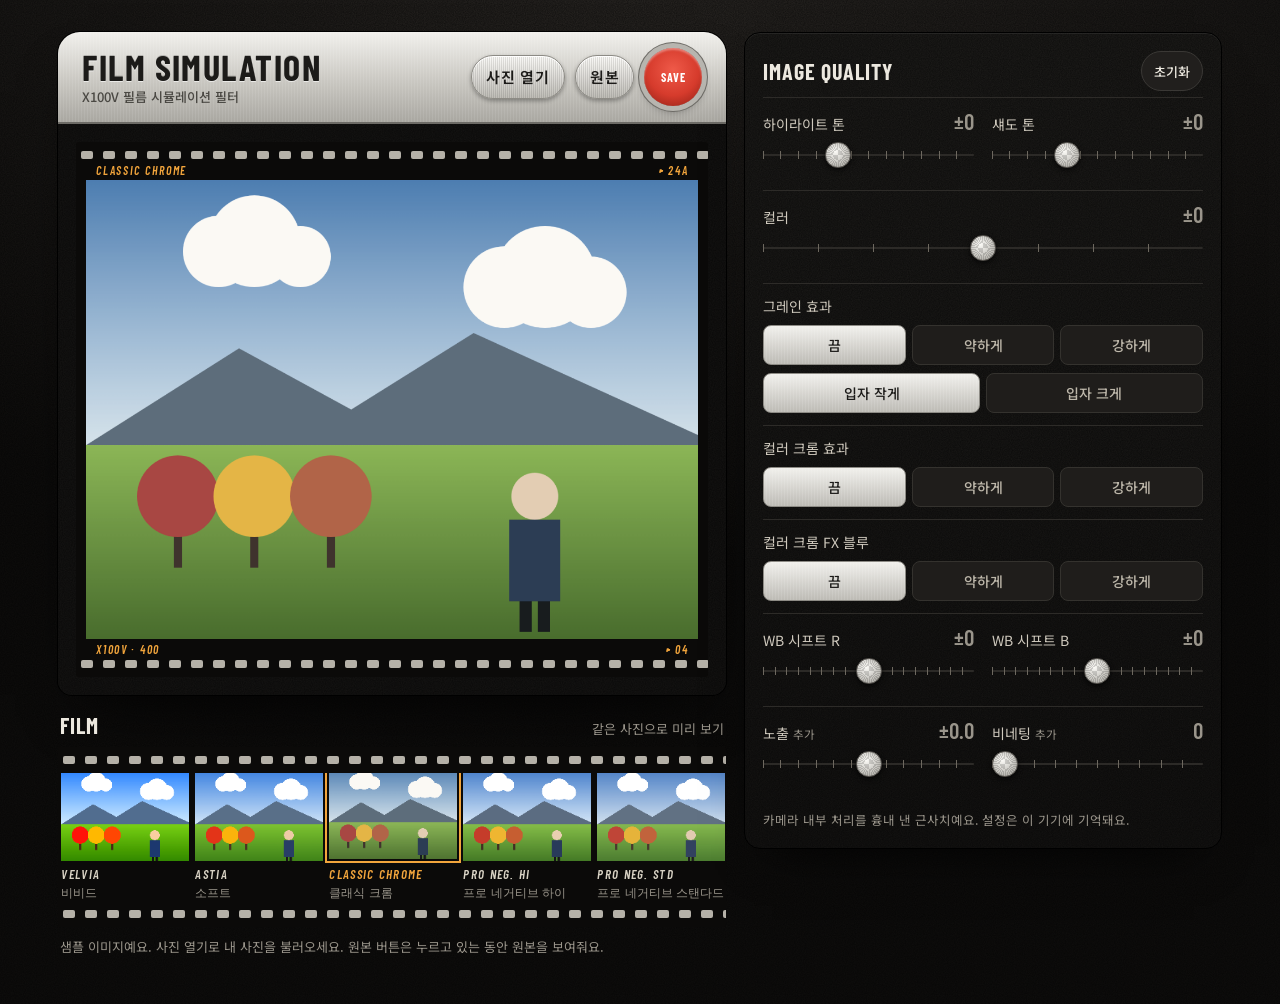
==== film-3da31d36/index.html @ e8d9f2a1 "필름 시뮬레이션 필터 추가 Co-Authored-By: Claude Opus 5.5 <noreply@anthropic.com> Claude-Session: https://claud" ====
<!DOCTYPE html>
<html lang="ko">
<head>
<meta charset="utf-8">
<meta name="viewport" content="width=device-width,initial-scale=1">
<title>필름 시뮬레이션 필터</title>
<meta name="robots" content="noindex,nofollow">
<meta name="theme-color" content="#121110">
<meta name="apple-mobile-web-app-capable" content="yes">
<meta name="mobile-web-app-capable" content="yes">
<meta name="apple-mobile-web-app-status-bar-style" content="black">
<meta name="apple-mobile-web-app-title" content="Film">
<link rel="apple-touch-icon" href="icon-180.png">
<link rel="icon" href="icon-180.png">
<link rel="manifest" href="manifest.json">
<link rel="preconnect" href="https://fonts.googleapis.com">
<link href="https://fonts.googleapis.com/css2?family=Barlow+Condensed:ital,wght@0,500;0,600;0,700;1,600&family=Noto+Sans+KR:wght@400;500;700&display=swap" rel="stylesheet">
<style>
/* VOICE: tactile and analog: a camera in your hands, a roll of film on the table.
   IDEA: a rangefinder body: a brushed-silver top plate with the shutter button, a film frame as the viewfinder, a contact strip of film sims.
   PICTURE: your photo printed on a film frame with sprocket holes and orange edge print; a strip of frames shows each sim on the same photo.
   COLOUR and TYPE: black leatherette, brushed aluminium, edge-print orange, one red shutter; Barlow Condensed for engraving and edge print, Noto Sans KR for labels.
   LAYOUT: plate, frame and strip on top; dial panel below, or beside it above 900px. One palette in light and dark, like the camera itself. */
:root{color-scheme:dark;--ink:#ece8df;--mut:#9a958b;--rebate:#0b0a09;--edge:#f2a53c;--red:#d63b2c;--line:#2d2b28;
--leather:#171615;--steel:#cfcdc7;
--grain:url("data:image/svg+xml,%3Csvg xmlns='http://www.w3.org/2000/svg' width='160' height='160'%3E%3Cfilter id='n'%3E%3CfeTurbulence type='fractalNoise' baseFrequency='.9' numOctaves='2' stitchTiles='stitch'/%3E%3CfeColorMatrix values='0 0 0 0 0 0 0 0 0 0 0 0 0 0 0 0 0 0 .55 0'/%3E%3C/filter%3E%3Crect width='160' height='160' filter='url(%23n)'/%3E%3C/svg%3E");
--holes:url("data:image/svg+xml,%3Csvg xmlns='http://www.w3.org/2000/svg' width='22' height='14'%3E%3Crect x='5' y='3' width='12' height='8' rx='2' fill='%23e9e4d8' fill-opacity='.85'/%3E%3C/svg%3E");
--fh:"Barlow Condensed","Noto Sans KR",sans-serif}
:root[data-theme=light],:root[data-theme=dark]{color-scheme:dark}
*{box-sizing:border-box;min-width:0}
body{margin:0;color:var(--ink);font:16px/1.5 "Noto Sans KR",system-ui,sans-serif;overflow-x:clip;
 background:var(--grain),radial-gradient(120% 80% at 50% 0,#2a2724,#0f0e0d 70%);background-color:#121110}
.wrap{max-width:1240px;margin:0 auto;padding:clamp(12px,3vw,32px) max(3vw,10px) 48px}
.grid{display:grid;gap:18px}
@media(min-width:900px){.grid{grid-template-columns:minmax(0,1.4fr) minmax(0,1fr);align-items:start}.dials{position:sticky;top:16px}}

/* top plate */
.body{border-radius:22px 22px 14px 14px;overflow:hidden;box-shadow:0 30px 60px -30px #000,0 0 0 1px #000}
.plate{position:relative;display:flex;align-items:center;gap:12px;padding:16px clamp(14px,3vw,24px);color:#1c1b19;
 background:repeating-linear-gradient(90deg,#0000 0 2px,#ffffff14 2px 3px),linear-gradient(180deg,#f1f0ec,#c9c7c1 55%,#a9a7a1);
 border-bottom:2px solid #6d6b66}
.plate h1{margin:0;font:700 clamp(24px,4.6vw,36px)/1 var(--fh);letter-spacing:.04em;text-transform:uppercase;text-shadow:0 1px 0 #fff9,0 -1px 0 #0003}
.plate h1 small{display:block;font:500 13px/1.3 "Noto Sans KR",sans-serif;letter-spacing:0;text-transform:none;color:#4a4843;text-shadow:none;margin-top:4px}
.ctl{margin-left:auto;display:flex;align-items:center;gap:10px}
.knob{min-height:44px;padding:0 14px;border-radius:999px;border:1px solid #8d8b85;font:600 15px/1 var(--fh);letter-spacing:.06em;text-transform:uppercase;color:#1c1b19;cursor:pointer;
 background:repeating-linear-gradient(90deg,#0000 0 1px,#0000001a 1px 2px),linear-gradient(#fbfaf7,#bebcb6);box-shadow:inset 0 1px 0 #fff,0 2px 4px #0005;display:inline-flex;align-items:center;position:relative}
.knob input{position:absolute;width:1px;height:1px;opacity:0}
.shutter{width:58px;height:58px;border-radius:50%;border:0;cursor:pointer;flex:none;position:relative;color:#fff;font:700 12px/1 var(--fh);letter-spacing:.08em;
 background:radial-gradient(circle at 50% 38%,#ef5a49,var(--red) 55%,#8c1f15);box-shadow:0 0 0 5px #b7b5af,0 0 0 6px #6d6b66,0 4px 10px #0007,inset 0 2px 2px #fff5}
.shutter:active{transform:translateY(1px);box-shadow:0 0 0 5px #b7b5af,0 0 0 6px #6d6b66,0 1px 3px #0007,inset 0 2px 6px #0006}
.shutter:disabled{filter:saturate(.3)}

/* film frame */
.leather{background:var(--grain),#151413;padding:clamp(10px,2vw,18px)}
.frame{position:relative;background:var(--rebate);padding:38px 10px;border-radius:3px}
.frame::before,.frame::after,.strip::before,.strip::after{content:"";position:absolute;left:0;right:0;height:14px;background:var(--holes) repeat-x;background-size:22px 14px;opacity:.9}
.frame::before,.strip::before{top:6px}.frame::after,.strip::after{bottom:6px}
.ep{position:absolute;left:14px;right:14px;display:flex;justify-content:space-between;font:italic 600 12px/1 var(--fh);letter-spacing:.14em;color:var(--edge);text-transform:uppercase;pointer-events:none;z-index:1}
.ep.t{top:22px}.ep.b{bottom:22px}.ep span{line-height:12px}
.ep span{background:var(--rebate);padding:0 6px}
.stage{position:relative;display:grid;place-items:center;min-height:240px;background:#000;overflow:hidden}
.stage canvas{display:block;max-width:100%;max-height:66vh;width:auto;height:auto}
.chip{position:absolute;right:10px;top:10px;padding:6px 10px;border-radius:999px;background:#000b;color:#fff;font:600 13px/1 var(--fh);letter-spacing:.08em;opacity:0;transition:opacity .15s}
.chip.on{opacity:1}
.dev{position:absolute;left:10px;top:10px;width:9px;height:9px;border-radius:50%;background:var(--red);box-shadow:0 0 8px var(--red);opacity:0;transition:opacity .15s}
.dev.on{opacity:1}

/* contact strip */
.striphd{display:flex;justify-content:space-between;align-items:baseline;margin:18px 2px 8px;gap:8px}
.striphd h2{margin:0;font:700 22px/1.1 var(--fh);letter-spacing:.04em;text-transform:uppercase}
.striphd p{margin:0;color:var(--mut);font-size:13px}
.strip{position:relative;background:var(--rebate);border-radius:3px;padding:26px 0}
.reel{display:flex;gap:6px;overflow-x:auto;scroll-snap-type:x mandatory;padding:0 8px;scrollbar-width:none}
.reel::-webkit-scrollbar{display:none}
.fr{flex:none;scroll-snap-align:center;width:128px;border:0;padding:0;background:none;color:var(--mut);cursor:pointer;text-align:left;display:flex;flex-direction:column;gap:6px}
.fr canvas{width:128px;height:88px;display:block;background:#222;object-fit:cover;outline:2px solid #0000;outline-offset:2px;transition:outline-color .15s,transform .15s}
.fr b{font:italic 600 13px/1.1 var(--fh);letter-spacing:.1em;text-transform:uppercase;color:#d8d2c4}
.fr span{font-size:11.5px;line-height:1.2}
.fr[aria-pressed=true] canvas{outline-color:var(--edge);transform:translateY(-2px)}
.fr[aria-pressed=true] b{color:var(--edge)}
.fr:focus-visible{outline:2px solid var(--edge);outline-offset:4px}
.hint{color:var(--mut);font-size:13px;margin:10px 2px 0}

/* dial panel */
.dials{background:var(--grain),linear-gradient(#1d1c1a,#141312);border:1px solid #000;box-shadow:inset 0 1px 0 #ffffff12,0 24px 50px -28px #000;border-radius:16px;padding:18px}
.dials header{display:flex;justify-content:space-between;align-items:center;margin-bottom:6px}
.dials h2{margin:0;font:700 22px/1.1 var(--fh);letter-spacing:.04em;text-transform:uppercase}
.reset{min-height:40px;padding:0 12px;border-radius:999px;border:1px solid #3a3835;background:#211f1d;color:var(--ink);font:500 13px/1 "Noto Sans KR",sans-serif;cursor:pointer}
.row{padding:12px 0;border-top:1px solid var(--line)}
.dials header+.row,.two>.row:first-child{border-top:0}
.two{display:grid;grid-template-columns:minmax(0,1fr) minmax(0,1fr);gap:0 18px;border-top:1px solid var(--line)}
.two .row{border-top:0}
.lab{display:flex;justify-content:space-between;align-items:baseline;gap:8px;font-size:14px;color:#cfc9bd}
.lab output{font:600 22px/1 var(--fh);font-variant-numeric:tabular-nums;white-space:nowrap;color:var(--ink)}
.lab output.z{color:var(--mut)}
.x{font-size:11.5px;color:var(--mut);margin-left:4px}
input[type=range]{-webkit-appearance:none;appearance:none;width:100%;height:36px;margin:2px 0 0;cursor:pointer;
 background:repeating-linear-gradient(90deg,#6d685f 0 1px,#0000 1px var(--tk,10%)) center/100% 8px no-repeat,linear-gradient(#2c2a27,#2c2a27) center/100% 2px no-repeat}
input[type=range]::-webkit-slider-thumb{-webkit-appearance:none;width:26px;height:26px;border-radius:50%;border:1px solid #57544f;
 background:repeating-conic-gradient(#0000 0 6deg,#00000026 6deg 12deg),radial-gradient(circle at 40% 35%,#fbfaf6,#b9b7b1 70%,#8c8a84);box-shadow:0 2px 5px #000a}
input[type=range]::-moz-range-thumb{width:26px;height:26px;border-radius:50%;border:1px solid #57544f;background:radial-gradient(circle at 40% 35%,#fbfaf6,#b9b7b1 70%,#8c8a84);box-shadow:0 2px 5px #000a}
input[type=range]:focus-visible{outline:2px solid var(--edge);outline-offset:2px;border-radius:6px}
.seg{display:grid;grid-template-columns:repeat(3,minmax(0,1fr));gap:6px;margin-top:8px}
.seg.n2{grid-template-columns:repeat(2,minmax(0,1fr))}
.seg button{min-height:40px;border-radius:8px;border:1px solid #34322e;background:#1f1d1b;color:#bdb7aa;font:500 14px/1 "Noto Sans KR",sans-serif;cursor:pointer}
.seg button[aria-pressed=true]{color:#1c1b19;border-color:#8d8b85;background:repeating-linear-gradient(90deg,#0000 0 2px,#ffffff1a 2px 3px),linear-gradient(#f1f0ec,#bdbbb5)}
.seg button:focus-visible,.knob:focus-within,.knob:focus-visible,.shutter:focus-visible,.reset:focus-visible{outline:2px solid var(--edge);outline-offset:3px}
.note{font-size:12.5px;color:var(--mut);margin:12px 0 0}
.sheet{position:fixed;inset:0;background:#000e;display:none;flex-direction:column;align-items:center;justify-content:center;padding:16px;gap:12px;z-index:9}
.sheet.on{display:flex}
.sheet img{max-width:100%;max-height:76vh;border:10px solid var(--rebate)}
.sheet p{margin:0;text-align:center;font-size:15px}
.toast{position:fixed;left:50%;bottom:22px;transform:translateX(-50%);background:#f1efe9;color:#1c1b19;padding:10px 16px;border-radius:999px;font-size:14px;opacity:0;transition:opacity .2s;pointer-events:none;z-index:10}
.toast.on{opacity:1}
@media(max-width:520px){.plate{flex-wrap:wrap}.plate h1 small{display:none}.ep{font-size:10.5px}.fr{width:108px}.fr canvas{width:108px;height:74px}}
@media(prefers-reduced-motion:reduce){*{transition:none!important}}
</style>
</head>
<body>
<div class="wrap">
<div class="grid">
<section>
 <div class="body">
  <div class="plate">
   <h1>Film Simulation<small>X100V 필름 시뮬레이션 필터</small></h1>
   <div class="ctl">
    <label class="knob">사진 열기<input type="file" id="file" accept="image/*"></label>
    <button class="knob" id="hold" type="button">원본</button>
    <button class="shutter" id="save" type="button" aria-label="저장">SAVE</button>
   </div>
  </div>
  <div class="leather">
   <div class="frame">
    <div class="ep t"><span id="epName">CLASSIC CHROME</span><span>▸ 24A</span></div>
    <div class="stage"><canvas id="cv" aria-label="보정된 사진 미리보기"></canvas><div class="dev" id="dev"></div><div class="chip" id="chip">원본</div></div>
    <div class="ep b"><span>X100V · 400</span><span id="epNo">▸ 04</span></div>
   </div>
  </div>
 </div>
 <div class="striphd"><h2>Film</h2><p>같은 사진으로 미리 보기</p></div>
 <div class="strip"><div class="reel" id="reel" role="group" aria-label="필름 시뮬레이션"></div></div>
 <p class="hint" id="hint">샘플 이미지예요. 사진 열기로 내 사진을 불러오세요. 원본 버튼은 누르고 있는 동안 원본을 보여줘요.</p>
</section>
<section class="dials" aria-label="화질 설정">
 <header><h2>Image Quality</h2><button class="reset" id="reset" type="button">초기화</button></header>
 <div class="two">
  <div class="row"><div class="lab">하이라이트 톤 <output id="o_hl"></output></div><input type="range" id="hl" min="-2" max="4" step="0.5" style="--tk:calc(100%/12)"></div>
  <div class="row"><div class="lab">섀도 톤 <output id="o_sh"></output></div><input type="range" id="sh" min="-2" max="4" step="0.5" style="--tk:calc(100%/12)"></div>
 </div>
 <div class="row"><div class="lab">컬러 <output id="o_col"></output></div><input type="range" id="col" min="-4" max="4" step="1" style="--tk:calc(100%/8)"></div>
 <div class="row"><div class="lab">그레인 효과</div><div class="seg" data-k="grain"></div><div class="seg n2" data-k="gsize"></div></div>
 <div class="row"><div class="lab">컬러 크롬 효과</div><div class="seg" data-k="cce"></div></div>
 <div class="row"><div class="lab">컬러 크롬 FX 블루</div><div class="seg" data-k="ccb"></div></div>
 <div class="two">
  <div class="row"><div class="lab">WB 시프트 R <output id="o_wr"></output></div><input type="range" id="wr" min="-9" max="9" step="1" style="--tk:calc(100%/18)"></div>
  <div class="row"><div class="lab">WB 시프트 B <output id="o_wb"></output></div><input type="range" id="wb" min="-9" max="9" step="1" style="--tk:calc(100%/18)"></div>
 </div>
 <div class="two">
  <div class="row"><div class="lab"><span>노출<span class="x">추가</span></span> <output id="o_ev"></output></div><input type="range" id="ev" min="-2" max="2" step="0.1" style="--tk:calc(100%/12)"></div>
  <div class="row"><div class="lab"><span>비네팅<span class="x">추가</span></span> <output id="o_vig"></output></div><input type="range" id="vig" min="0" max="10" step="1" style="--tk:10%"></div>
 </div>
 <p class="note">카메라 내부 처리를 흉내 낸 근사치예요. 설정은 이 기기에 기억돼요.</p>
</section>
</div>
</div>
<div class="sheet" id="sheet"><img id="outimg" alt="보정된 사진"><p>이미지를 길게 눌러 사진에 저장하세요</p><button class="knob" id="close" type="button">닫기</button></div>
<div class="toast" id="toast"></div>
<script>
{
// EXIF: read TIFF block from JPEG or HEIF, fix orientation, drop old thumbnail, insert into new JPEG
const EX=(()=>{
 const str=(u,i,n)=>String.fromCharCode(...u.subarray(i,i+n));
 const be32=(u,i)=>((u[i]<<24)>>>0)+(u[i+1]<<16)+(u[i+2]<<8)+u[i+3];
 const be16=(u,i)=>(u[i]<<8)|u[i+1];
 const beN=(u,i,n)=>n===0?0:n===2?be16(u,i):n===4?be32(u,i):be32(u,i)*4294967296+be32(u,i+4);
 function fromJpeg(u){
  let i=2;
  while(i+4<u.length&&u[i]===0xFF){
   const m=u[i+1];if(m===0xDA||m===0xD9)break;
   const L=be16(u,i+2);
   if(m===0xE1&&str(u,i+4,6)==='Exif\0\0')return u.slice(i+10,i+2+L);
   i+=2+L}
  return null}
 function boxes(u,s,e,cb){let i=s;while(i+8<=e){let sz=be32(u,i),h=8;const t=str(u,i+4,4);
  if(sz===1){sz=beN(u,i+8,8);h=16}else if(sz===0)sz=e-i;
  if(sz<h||i+sz>e)break;if(cb(t,i+h,i+sz)===false)return;i+=sz}}
 function fromHeif(u){
  let meta=null;boxes(u,0,u.length,(t,s,e)=>{if(t==='meta'){meta=[s+4,e];return false}});
  if(!meta)return null;
  let exifId=null,loc=null;
  boxes(u,meta[0],meta[1],(t,s,e)=>{
   if(t==='iinf'){const v=u[s];let p=s+4+(v===0?2:4);
    boxes(u,p,e,(t2,s2)=>{if(t2!=='infe')return;const v2=u[s2];if(v2<2)return;
     const id=v2===2?be16(u,s2+4):be32(u,s2+4),q=s2+4+(v2===2?2:4)+2;
     if(str(u,q,4)==='Exif')exifId=id})}
   if(t==='iloc')loc=[s,e]});
  if(exifId==null||!loc)return null;
  const s=loc[0],v=u[s];let p=s+4;
  const os=u[p]>>4,ls=u[p]&15,bs=u[p+1]>>4,is=(v===1||v===2)?u[p+1]&15:0;p+=2;
  const cnt=v<2?be16(u,p):be32(u,p);p+=v<2?2:4;
  for(let k=0;k<cnt;k++){
   const id=v<2?be16(u,p):be32(u,p);p+=v<2?2:4;
   let cm=0;if(v===1||v===2){cm=be16(u,p)&15;p+=2}
   p+=2;const base=beN(u,p,bs);p+=bs;
   const ec=be16(u,p);p+=2;let off=0,len=0;
   for(let x=0;x<ec;x++){p+=is;const o=beN(u,p,os);p+=os;const l=beN(u,p,ls);p+=ls;if(x===0){off=o;len=l}}
   if(id===exifId){if(cm!==0)return null;
    const a=base+off,th=be32(u,a),st=a+4+th;
    if(st+8>u.length)return null;
    return u.slice(st,len?a+len:u.length)}}
  return null}
 function fix(t){
  if(t.length<8)return null;
  const le=t[0]===0x49&&t[1]===0x49;if(!le&&!(t[0]===0x4D&&t[1]===0x4D))return null;
  const dv=new DataView(t.buffer,t.byteOffset,t.byteLength);
  const r16=i=>dv.getUint16(i,le),r32=i=>dv.getUint32(i,le);
  const ifd=r32(4);if(ifd+2>t.length)return null;
  const n=r16(ifd);
  for(let k=0;k<n;k++){const e=ifd+2+k*12;if(e+12>t.length)break;
   if(r16(e)===0x0112){dv.setUint16(e+8,1,le);dv.setUint16(e+10,0,le)}}
  const nx=ifd+2+n*12;if(nx+4<=t.length)dv.setUint32(nx,0,le); // drop IFD1 thumbnail of the unedited photo
  return t}
 function read(buf){
  const u=new Uint8Array(buf);let t=null;
  try{if(u[0]===0xFF&&u[1]===0xD8)t=fromJpeg(u);else if(str(u,4,4)==='ftyp')t=fromHeif(u)}catch(e){t=null}
  if(!t)return null;
  t=fix(new Uint8Array(t));
  return t&&t.length<=65525?t:null}
 function insert(jpg,t){
  const u=new Uint8Array(jpg);if(!t||u[0]!==0xFF||u[1]!==0xD8)return u;
  let rest=2;if(u[2]===0xFF&&u[3]===0xE0)rest=4+be16(u,4); // replace JFIF header
  const L=2+6+t.length;
  const hdr=[0xFF,0xD8,0xFF,0xE1,L>>8,L&255,69,120,105,102,0,0];
  const res=new Uint8Array(hdr.length+t.length+(u.length-rest));
  res.set(hdr,0);res.set(t,hdr.length);res.set(u.subarray(rest),hdr.length+t.length);
  return res}
 return{read,insert}})();

const SIMS=[
 {id:'provia',n:'PROVIA',k:'스탠다드',sat:1,con:.12},
 {id:'velvia',n:'Velvia',k:'비비드',sat:1.38,con:.3,bands:[['b','c',-.05,1.12],['g','y',.08,1.15],['r','r',0,1.1]]},
 {id:'astia',n:'ASTIA',k:'소프트',sat:1.1,con:.04,bands:[['r','y',.08,.95]],hi:[.012,.006,0]},
 {id:'cc',n:'CLASSIC CHROME',k:'클래식 크롬',sat:.72,con:.26,blk:.025,wht:.03,bands:[['r','r',0,.78],['g','y',.22,.8],['b','c',.18,.85]],sh:[-.012,.006,.018],hi:[.015,.008,-.012]},
 {id:'pnh',n:'PRO Neg. Hi',k:'프로 네거티브 하이',sat:.88,con:.2,bands:[['r','y',.06,.92]]},
 {id:'pns',n:'PRO Neg. Std',k:'프로 네거티브 스탠다드',sat:.8,con:-.02,blk:.015,bands:[['r','y',.05,.9]]},
 {id:'cn',n:'CLASSIC Neg.',k:'클래식 네거티브',sat:.82,con:.34,blk:.02,wht:.03,bands:[['g','c',.25,.85],['r','y',.18,.9],['b','c',.1,.9]],sh:[-.03,.012,.008],hi:[.02,-.006,.004]},
 {id:'et',n:'ETERNA',k:'시네마',sat:.6,con:-.16,blk:.04,wht:.03,bands:[['g','c',.12,.85]],sh:[-.01,.006,.012]},
 {id:'ebb',n:'ETERNA BB',k:'블리치 바이패스',sat:.32,con:.45,blk:.01},
 {id:'acros',n:'ACROS',k:'흑백 · 고계조',mono:1,con:.3,grain:.5},
 {id:'mono',n:'MONOCHROME',k:'흑백',mono:1,con:.15},
 {id:'sepia',n:'SEPIA',k:'세피아',mono:1,con:.08,tint:[.07,.015]}
];
const DEF={sim:'cc',hl:0,sh:0,col:0,grain:0,gsize:0,cce:0,ccb:0,wr:0,wb:0,ev:0,vig:0};
let S={...DEF};
try{Object.assign(S,JSON.parse(localStorage.getItem('fsim')||'{}'))}catch(e){}
const $=id=>document.getElementById(id);
const cv=$('cv'),ctx=cv.getContext('2d',{willReadFrequently:true});
let srcFull=null,srcPrev=null,orig=false,pending=false;

// hue angles in YIQ space for reference colours
const yiq=(r,g,b)=>[.596*r-.274*g-.322*b,.211*r-.523*g+.312*b];
const ang=c=>{const[i,q]=yiq(...c);return Math.atan2(q,i)};
const H={r:ang([1,.1,.1]),y:ang([1,.85,.1]),g:ang([.2,.8,.2]),c:ang([.1,.8,.9]),b:ang([.15,.3,1])};
const wrapA=a=>{while(a>Math.PI)a-=2*Math.PI;while(a<-Math.PI)a+=2*Math.PI;return a};

// grain tile
const GT=256,tile=new Float32Array(GT*GT);
{const raw=new Float32Array(GT*GT);for(let i=0;i<raw.length;i++)raw[i]=(Math.random()+Math.random()+Math.random()-1.5)*1.4;
 for(let y=0;y<GT;y++)for(let x=0;x<GT;x++){let s=0;for(let dy=-1;dy<2;dy++)for(let dx=-1;dx<2;dx++)s+=raw[((y+dy+GT)%GT)*GT+(x+dx+GT)%GT]*(dx||dy?.6:1.6);tile[y*GT+x]=s/4.4}}

function buildLUT(sim,s){
 const L=new Float32Array(1024),con=sim.con||0,blk=sim.blk||0,wht=sim.wht||0;
 for(let i=0;i<1024;i++){let y=i/1023;
  y=y+con*(y*y*(3-2*y)-y);
  y-=s.sh*.045*(1-y)*(1-y)*y*6.75;
  y+=s.hl*.045*y*y*(1-y)*6.75;
  y=blk+y*(1-blk-wht);
  L[i]=Math.min(1,Math.max(0,y))}
 return L}

function render(src,W,Hh,gscale,simId){
 const sim=SIMS.find(x=>x.id===(simId||S.sim))||SIMS[3];
 const d=src.data,out=new ImageData(W,Hh),o=out.data;
 const lut=buildLUT(sim,S),ev=Math.pow(2,S.ev);
 const wr=1+S.wr*.012,wb=1+S.wb*.012,wg=1-(S.wr+S.wb)*.003;
 const sat=(sim.sat||1)*(1+S.col*.1);
 const bands=(sim.bands||[]).map(([c,t,f,m])=>({c:H[c],dh:wrapA(H[t]-H[c])*f,m}));
 const cce=[0,.12,.22][S.cce],ccb=[0,.14,.26][S.ccb];
 const sh=sim.sh||[0,0,0],hi=sim.hi||[0,0,0],tint=sim.tint;
 const gAmt=([0,.035,.065][S.grain])+(sim.grain?.012:0),gs=Math.max(1,(S.gsize?2.2:1.1)*gscale);
 const vig=S.vig*.06,BW=.65;
 for(let y=0,p=0;y<Hh;y++){const vy=(y/Hh-.5)*2;
  for(let x=0;x<W;x++,p+=4){
   let r=d[p]/255*wr*ev,g=d[p+1]/255*wg*ev,b=d[p+2]/255*wb*ev;
   let Y=.299*r+.587*g+.114*b,I=.596*r-.274*g-.322*b,Q=.211*r-.523*g+.312*b;
   if(sim.mono){I=0;Q=0}else{
    let C=Math.sqrt(I*I+Q*Q);
    if(C>1e-4){let h=Math.atan2(Q,I),dh=0,m=1,bw=0;
     for(const k of bands){const w=1-Math.abs(wrapA(h-k.c))/BW;if(w>0){dh+=k.dh*w;m*=1+(k.m-1)*w}}
     if(ccb){const w=1-Math.abs(wrapA(h-H.b))/BW;if(w>0)bw=w}
     const cn=Math.min(C/.28,1);
     Y*=1-cce*cn*cn-ccb*bw*cn;
     C*=sat*m;h+=dh;I=C*Math.cos(h);Q=C*Math.sin(h)}}
   Y=lut[Math.max(0,Math.min(1023,(Y*1023)|0))];
   if(tint){const t=4*Y*(1-Y)+.25;I=tint[0]*t;Q=tint[1]*t}
   r=Y+.956*I+.621*Q;g=Y-.272*I-.647*Q;b=Y-1.106*I+1.703*Q;
   const s2=(1-Y)*(1-Y),h2=Y*Y;
   r+=sh[0]*s2+hi[0]*h2;g+=sh[1]*s2+hi[1]*h2;b+=sh[2]*s2+hi[2]*h2;
   if(gAmt){const n=tile[(((y/gs)|0)&255)*GT+(((x/gs)|0)&255)]*gAmt*(.35+2.6*Y*(1-Y));r+=n;g+=n;b+=n}
   if(vig){const vx=(x/W-.5)*2,dd=vx*vx+vy*vy-.35;if(dd>0){const f=1-vig*dd;r*=f;g*=f;b*=f}}
   o[p]=r*255;o[p+1]=g*255;o[p+2]=b*255;o[p+3]=255}}
 return out}

function sample(){
 const c=document.createElement('canvas');c.width=1200;c.height=900;const x=c.getContext('2d');
 let gr=x.createLinearGradient(0,0,0,520);gr.addColorStop(0,'#3f7fd6');gr.addColorStop(1,'#cfe3f5');x.fillStyle=gr;x.fillRect(0,0,1200,520);
 x.fillStyle='#fff';for(const[a,b,r]of[[260,140,70],[330,120,90],[420,150,60],[820,210,80],[900,190,100],[990,220,70]]){x.beginPath();x.arc(a,b,r,0,7);x.fill()}
 x.fillStyle='#5b6f86';x.beginPath();x.moveTo(0,520);x.lineTo(300,330);x.lineTo(520,450);x.lineTo(760,300);x.lineTo(1200,500);x.lineTo(1200,560);x.lineTo(0,560);x.fill();
 gr=x.createLinearGradient(0,520,0,900);gr.addColorStop(0,'#7fbf3a');gr.addColorStop(1,'#3d7a1e');x.fillStyle=gr;x.fillRect(0,520,1200,380);
 for(const[cx,col]of[[180,'#e0322b'],[330,'#f2b21b'],[480,'#d8572a']]){x.fillStyle='#4a3326';x.fillRect(cx-8,640,16,120);x.fillStyle=col;x.beginPath();x.arc(cx,620,80,0,7);x.fill()}
 x.fillStyle='#e8c9a8';x.beginPath();x.arc(880,620,46,0,7);x.fill();x.fillStyle='#2b3f63';x.fillRect(830,666,100,160);x.fillStyle='#1a1a1a';x.fillRect(850,826,24,60);x.fillRect(886,826,24,60);
 loadCanvas(c,1200,900)}


let exifT=null;
let thumbSrc=null,thumbT=0;
function draw(){
 if(!srcPrev)return;
 if(orig){ctx.putImageData(srcPrev.img,0,0);return}
 if(pending)return;pending=true;$('dev').classList.add('on');
 requestAnimationFrame(()=>{setTimeout(()=>{
  ctx.putImageData(render(srcPrev.img,cv.width,cv.height,srcPrev.scale),0,0);
  pending=false;$('dev').classList.remove('on');queueThumbs()},0)})}
function queueThumbs(){clearTimeout(thumbT);thumbT=setTimeout(drawThumbs,160)}
function drawThumbs(){
 if(!thumbSrc)return;const{img,w,h,k}=thumbSrc;
 reel.querySelectorAll('.fr').forEach(b=>{const c=b.querySelector('canvas');c.width=w;c.height=h;
  c.getContext('2d').putImageData(render(img,w,h,k,b.dataset.id),0,0)})}
function loadCanvas(source,w,h){
 srcFull={source,w,h};
 const k=Math.min(1,1080/Math.max(w,h)),pw=Math.round(w*k),ph=Math.round(h*k);
 cv.width=pw;cv.height=ph;ctx.drawImage(source,0,0,pw,ph);
 srcPrev={img:ctx.getImageData(0,0,pw,ph),scale:k};
 const tk=Math.max(176/w,120/h),tw=Math.round(w*tk),th=Math.round(h*tk),tc=document.createElement('canvas');
 tc.width=tw;tc.height=th;const tx=tc.getContext('2d');tx.drawImage(source,0,0,tw,th);
 thumbSrc={img:tx.getImageData(0,0,tw,th),w:tw,h:th,k:tk};
 draw()}

const reel=$('reel');
reel.innerHTML=SIMS.map((s,i)=>`<button class="fr" type="button" data-id="${s.id}" data-i="${i}"><canvas width="176" height="120"></canvas><b>${s.n}</b><span>${s.k}</span></button>`).join('');
const SEG={grain:['끔','약하게','강하게'],gsize:['입자 작게','입자 크게'],cce:['끔','약하게','강하게'],ccb:['끔','약하게','강하게']};
document.querySelectorAll('.seg').forEach(el=>{const k=el.dataset.k;el.innerHTML=SEG[k].map((t,i)=>`<button type="button" data-v="${i}">${t}</button>`).join('');
 el.addEventListener('click',e=>{const b=e.target.closest('button');if(!b)return;S[k]=+b.dataset.v;sync();draw()})});
const RNG=['hl','sh','col','wr','wb','ev','vig'];
const fmt=(k,v)=>k==='ev'?(v>0?'+':v<0?'−':'±')+Math.abs(v).toFixed(1):k==='vig'?String(v):(v>0?'+':v<0?'−':'±')+Math.abs(v);
RNG.forEach(k=>$(k).addEventListener('input',e=>{S[k]=+e.target.value;sync();draw()}));
function sync(){
 RNG.forEach(k=>{$(k).value=S[k];const o=$('o_'+k);o.textContent=fmt(k,S[k]);o.classList.toggle('z',!S[k])});
 document.querySelectorAll('.seg').forEach(el=>el.querySelectorAll('button').forEach(b=>b.setAttribute('aria-pressed',+b.dataset.v===S[el.dataset.k])));
 let idx=0;reel.querySelectorAll('.fr').forEach((b,i)=>{const on=b.dataset.id===S.sim;b.setAttribute('aria-pressed',on);if(on)idx=i});
 $('epName').textContent=SIMS[idx].n;$('epNo').textContent='▸ '+String(idx+1).padStart(2,'0');
 $('chip').classList.toggle('on',orig);
 try{localStorage.setItem('fsim',JSON.stringify(S))}catch(e){}}
function pick(id,scroll){S.sim=id;sync();draw();if(scroll){const b=reel.querySelector(`[data-id="${id}"]`);b.focus();b.scrollIntoView({block:'nearest',inline:'center',behavior:matchMedia('(prefers-reduced-motion: reduce)').matches?'auto':'smooth'})}}
reel.addEventListener('click',e=>{const b=e.target.closest('.fr');if(b)pick(b.dataset.id)});
reel.addEventListener('keydown',e=>{if(e.key!=='ArrowRight'&&e.key!=='ArrowLeft')return;e.preventDefault();const i=SIMS.findIndex(x=>x.id===S.sim);pick(SIMS[(i+(e.key==='ArrowRight'?1:SIMS.length-1))%SIMS.length].id,true)});
$('reset').addEventListener('click',()=>{S={...DEF,sim:S.sim};sync();draw()});
const setOrig=v=>{orig=v;sync();draw()};
const hold=$('hold');
hold.addEventListener('pointerdown',e=>{e.preventDefault();setOrig(true)});
['pointerup','pointerleave','pointercancel'].forEach(t=>hold.addEventListener(t,()=>orig&&setOrig(false)));
hold.addEventListener('keydown',e=>{if(e.key===' '||e.key==='Enter'){e.preventDefault();if(!orig)setOrig(true)}});
hold.addEventListener('keyup',()=>orig&&setOrig(false));
hold.addEventListener('contextmenu',e=>e.preventDefault());

$('file').addEventListener('change',async e=>{const f=e.target.files[0];if(!f)return;
 try{let bmp;try{bmp=await createImageBitmap(f,{imageOrientation:'from-image'})}catch(_){bmp=await createImageBitmap(f)}
  exifT=null;try{exifT=EX.read(await f.arrayBuffer())}catch(_){}
  loadCanvas(bmp,bmp.width,bmp.height);$('hint').textContent=exifT?'촬영 정보(날짜·위치·기기)도 함께 저장돼요. 원본 버튼을 누르고 있으면 원본이 보여요.':'이 사진에는 촬영 정보가 없어요. 원본 버튼을 누르고 있으면 원본이 보여요.'}
 catch(err){toast('이 사진은 열 수 없어요')}});
function toast(t){const el=$('toast');el.textContent=t;el.classList.add('on');clearTimeout(toast.t);toast.t=setTimeout(()=>el.classList.remove('on'),2400)}

let dl=null;
(async()=>{try{if(window.claude&&claude.use)dl=await claude.use('downloads')}catch(e){}})();
function fullBlob(){
 const{source,w,h}=srcFull,c=document.createElement('canvas');c.width=w;c.height=h;const x=c.getContext('2d');
 x.drawImage(source,0,0,w,h);x.putImageData(render(x.getImageData(0,0,w,h),w,h,1),0,0);
 return new Promise(r=>c.toBlob(r,'image/jpeg',.94)).then(async b=>exifT?new Blob([EX.insert(await b.arrayBuffer(),exifT)],{type:'image/jpeg'}):b)}
$('save').addEventListener('click',async()=>{
 if(!srcFull)return;const btn=$('save');btn.disabled=true;$('dev').classList.add('on');
 await new Promise(r=>setTimeout(r,30));
 try{const blob=await fullBlob();const name='film_'+S.sim+'_'+Date.now()+'.jpg';let done=false;
  if(dl){try{await dl.save({filename:name,data:blob});toast('저장했어요');done=true}
   catch(err){const c=err&&err.code;if(c==='declined'){toast('저장을 취소했어요');done=true}else if(c==='rate_limited'){toast('잠시 후 다시 시도해 주세요');done=true}}}
  if(!done&&!dl){const file=new File([blob],name,{type:'image/jpeg'});
   try{if(navigator.canShare&&navigator.canShare({files:[file]})){await navigator.share({files:[file]});done=true}}catch(err){if(err&&err.name==='AbortError')done=true}
   if(!done&&!window.claude){const a=document.createElement('a');a.href=URL.createObjectURL(blob);a.download=name;document.body.appendChild(a);a.click();a.remove();setTimeout(()=>URL.revokeObjectURL(a.href),4000);toast('저장했어요');done=true}}
  if(!done){$('outimg').src=URL.createObjectURL(blob);$('sheet').classList.add('on')}}
 catch(e){toast('저장 중 문제가 생겼어요')}
 btn.disabled=false;$('dev').classList.remove('on')});
$('close').addEventListener('click',()=>{$('sheet').classList.remove('on');URL.revokeObjectURL($('outimg').src)});

sync();sample();
requestAnimationFrame(()=>{const b=reel.querySelector('[aria-pressed=true]');if(b)b.scrollIntoView({block:'nearest',inline:'center'})});
}
</script>
</body>
</html>
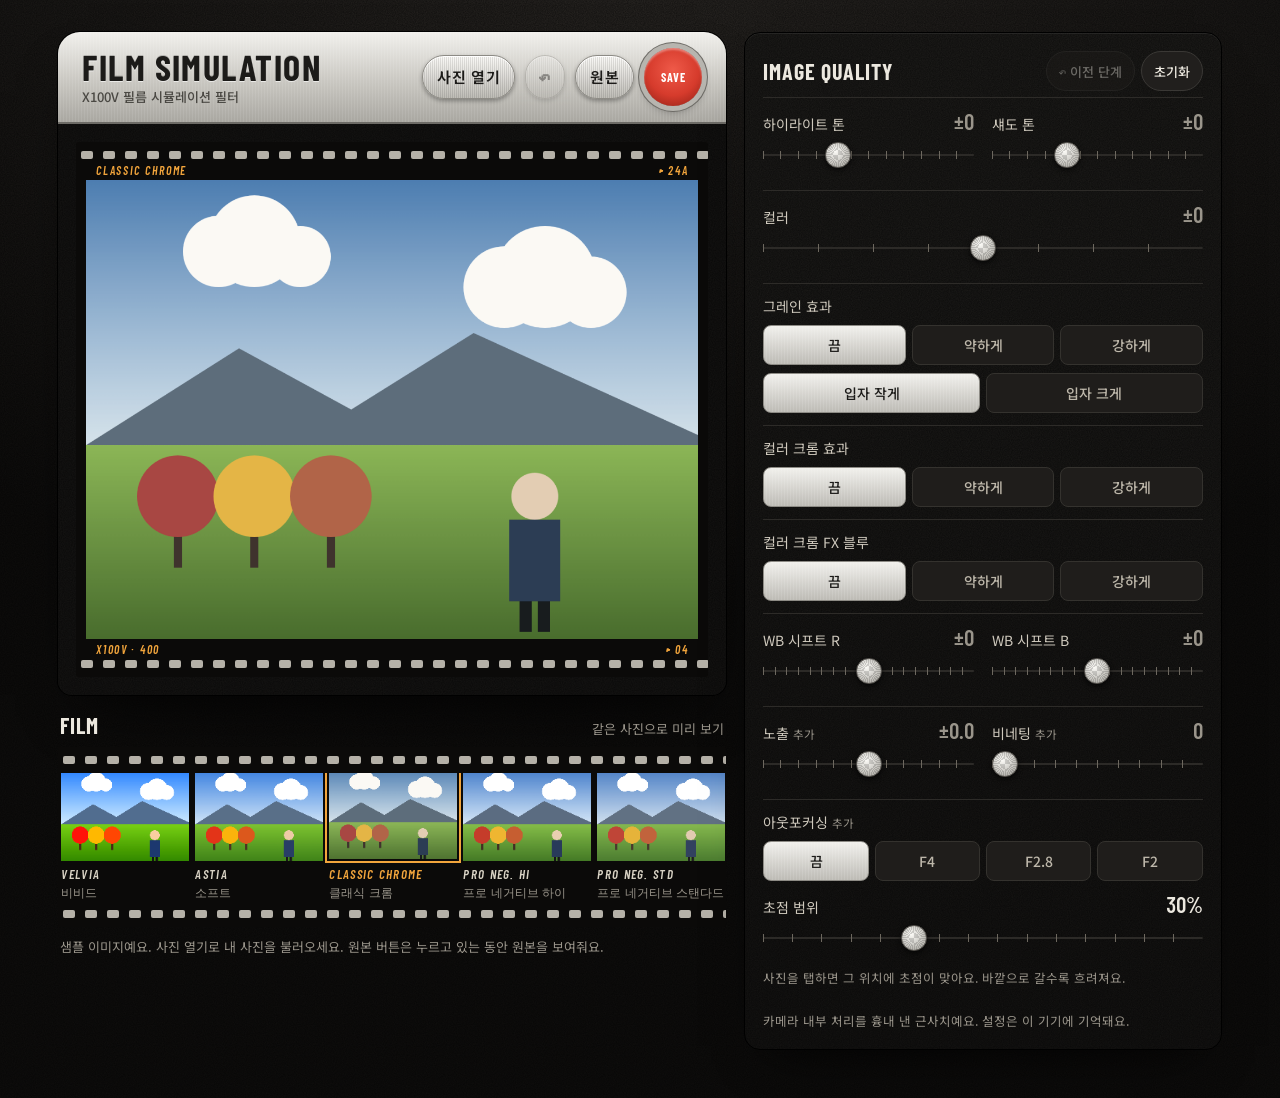
==== commit bd9ac46e: "필름 필터: 아웃포커싱, 이전 단계 버튼 추가 Co-Authored-By: Claude Opus 5.5 <noreply@anthropic.com> Claude-Session: ht" ====
--- a/film-3da31d36/index.html
+++ b/film-3da31d36/index.html
@@ -85,6 +85,7 @@
 .dials{background:var(--grain),linear-gradient(#1d1c1a,#141312);border:1px solid #000;box-shadow:inset 0 1px 0 #ffffff12,0 24px 50px -28px #000;border-radius:16px;padding:18px}
 .dials header{display:flex;justify-content:space-between;align-items:center;margin-bottom:6px}
 .dials h2{margin:0;font:700 22px/1.1 var(--fh);letter-spacing:.04em;text-transform:uppercase}
+.knob:disabled,.reset:disabled{opacity:.4;cursor:default}
 .reset{min-height:40px;padding:0 12px;border-radius:999px;border:1px solid #3a3835;background:#211f1d;color:var(--ink);font:500 13px/1 "Noto Sans KR",sans-serif;cursor:pointer}
 .row{padding:12px 0;border-top:1px solid var(--line)}
 .dials header+.row,.two>.row:first-child{border-top:0}
@@ -101,7 +102,10 @@
 input[type=range]::-moz-range-thumb{width:26px;height:26px;border-radius:50%;border:1px solid #57544f;background:radial-gradient(circle at 40% 35%,#fbfaf6,#b9b7b1 70%,#8c8a84);box-shadow:0 2px 5px #000a}
 input[type=range]:focus-visible{outline:2px solid var(--edge);outline-offset:2px;border-radius:6px}
 .seg{display:grid;grid-template-columns:repeat(3,minmax(0,1fr));gap:6px;margin-top:8px}
-.seg.n2{grid-template-columns:repeat(2,minmax(0,1fr))}
+.seg.n2{grid-template-columns:repeat(2,minmax(0,1fr))}.seg.n4{grid-template-columns:repeat(4,minmax(0,1fr))}
+.af{position:absolute;width:64px;height:64px;margin:-32px 0 0 -32px;pointer-events:none;opacity:0;transition:opacity .25s,transform .25s;transform:scale(1.25);background:linear-gradient(#fff,#fff) 0 0/14px 2px,linear-gradient(#fff,#fff) 0 0/2px 14px,linear-gradient(#fff,#fff) 100% 0/14px 2px,linear-gradient(#fff,#fff) 100% 0/2px 14px,linear-gradient(#fff,#fff) 0 100%/14px 2px,linear-gradient(#fff,#fff) 0 100%/2px 14px,linear-gradient(#fff,#fff) 100% 100%/14px 2px,linear-gradient(#fff,#fff) 100% 100%/2px 14px;background-repeat:no-repeat;filter:drop-shadow(0 0 2px #000)}
+.af.on{opacity:1;transform:scale(1)}.stage.focus canvas{cursor:crosshair}
+.tip{font-size:12.5px;color:var(--mut);margin:8px 0 0}
 .seg button{min-height:40px;border-radius:8px;border:1px solid #34322e;background:#1f1d1b;color:#bdb7aa;font:500 14px/1 "Noto Sans KR",sans-serif;cursor:pointer}
 .seg button[aria-pressed=true]{color:#1c1b19;border-color:#8d8b85;background:repeating-linear-gradient(90deg,#0000 0 2px,#ffffff1a 2px 3px),linear-gradient(#f1f0ec,#bdbbb5)}
 .seg button:focus-visible,.knob:focus-within,.knob:focus-visible,.shutter:focus-visible,.reset:focus-visible{outline:2px solid var(--edge);outline-offset:3px}
@@ -125,6 +129,7 @@
    <h1>Film Simulation<small>X100V 필름 시뮬레이션 필터</small></h1>
    <div class="ctl">
     <label class="knob">사진 열기<input type="file" id="file" accept="image/*"></label>
+    <button class="knob" id="undo" type="button" aria-label="이전 단계" title="이전 단계" style="padding:0 13px;font-size:20px">↶</button>
     <button class="knob" id="hold" type="button">원본</button>
     <button class="shutter" id="save" type="button" aria-label="저장">SAVE</button>
    </div>
@@ -132,7 +137,7 @@
   <div class="leather">
    <div class="frame">
     <div class="ep t"><span id="epName">CLASSIC CHROME</span><span>▸ 24A</span></div>
-    <div class="stage"><canvas id="cv" aria-label="보정된 사진 미리보기"></canvas><div class="dev" id="dev"></div><div class="chip" id="chip">원본</div></div>
+    <div class="stage" id="stage"><canvas id="cv" aria-label="보정된 사진 미리보기"></canvas><div class="af" id="af"></div><div class="dev" id="dev"></div><div class="chip" id="chip">원본</div></div>
     <div class="ep b"><span>X100V · 400</span><span id="epNo">▸ 04</span></div>
    </div>
   </div>
@@ -142,7 +147,7 @@
  <p class="hint" id="hint">샘플 이미지예요. 사진 열기로 내 사진을 불러오세요. 원본 버튼은 누르고 있는 동안 원본을 보여줘요.</p>
 </section>
 <section class="dials" aria-label="화질 설정">
- <header><h2>Image Quality</h2><button class="reset" id="reset" type="button">초기화</button></header>
+ <header><h2>Image Quality</h2><div style="display:flex;gap:6px"><button class="reset" id="undo2" type="button">↶ 이전 단계</button><button class="reset" id="reset" type="button">초기화</button></div></header>
  <div class="two">
   <div class="row"><div class="lab">하이라이트 톤 <output id="o_hl"></output></div><input type="range" id="hl" min="-2" max="4" step="0.5" style="--tk:calc(100%/12)"></div>
   <div class="row"><div class="lab">섀도 톤 <output id="o_sh"></output></div><input type="range" id="sh" min="-2" max="4" step="0.5" style="--tk:calc(100%/12)"></div>
@@ -159,6 +164,9 @@
   <div class="row"><div class="lab"><span>노출<span class="x">추가</span></span> <output id="o_ev"></output></div><input type="range" id="ev" min="-2" max="2" step="0.1" style="--tk:calc(100%/12)"></div>
   <div class="row"><div class="lab"><span>비네팅<span class="x">추가</span></span> <output id="o_vig"></output></div><input type="range" id="vig" min="0" max="10" step="1" style="--tk:10%"></div>
  </div>
+ <div class="row" style="border-top:1px solid var(--line)"><div class="lab"><span>아웃포커싱<span class="x">추가</span></span></div><div class="seg n4" data-k="ap"></div>
+  <div class="lab" style="margin-top:12px">초점 범위 <output id="o_fsz"></output></div><input type="range" id="fsz" min="5" max="80" step="5" style="--tk:calc(100%/15)">
+  <p class="tip">사진을 탭하면 그 위치에 초점이 맞아요. 바깥으로 갈수록 흐려져요.</p></div>
  <p class="note">카메라 내부 처리를 흉내 낸 근사치예요. 설정은 이 기기에 기억돼요.</p>
 </section>
 </div>
@@ -323,13 +331,47 @@
 
 
 let exifT=null;
+Object.assign(DEF,{ap:0,fsz:30,fx:.5,fy:.5});for(const k of['ap','fsz','fx','fy'])if(S[k]==null)S[k]=DEF[k];
+
+const APK=[0,.005,.009,.015];
+function box(a,t,w,h,r){const iv=1/(2*r+1);
+ for(let y=0;y<h;y++){const o=y*w;let s=0;for(let k=-r;k<=r;k++)s+=a[o+(k<0?0:k>w-1?w-1:k)];
+  for(let x=0;x<w;x++){t[x]=s;const xa=x+r+1,xb=x-r;s+=a[o+(xa>w-1?w-1:xa)]-a[o+(xb<0?0:xb)]}
+  for(let x=0;x<w;x++)a[o+x]=t[x]*iv}
+ for(let x=0;x<w;x++){let s=0;for(let k=-r;k<=r;k++)s+=a[(k<0?0:k>h-1?h-1:k)*w+x];
+  for(let y=0;y<h;y++){t[y]=s;const ya=y+r+1,yb=y-r;s+=a[(ya>h-1?h-1:ya)*w+x]-a[(yb<0?0:yb)*w+x]}
+  for(let y=0;y<h;y++)a[y*w+x]=t[y]*iv}}
+function blurID(id,w,h,r){
+ const n=w*h,d=id.data,P=[new Float32Array(n),new Float32Array(n),new Float32Array(n)],t=new Float32Array(Math.max(w,h));
+ for(let i=0,p=0;i<n;i++,p+=4){const a=d[p]/255,b=d[p+1]/255,c=d[p+2]/255,q=Math.max(0,(.299*a+.587*b+.114*c-.7)/.3),k=1+2.5*q*q;P[0][i]=a*a*k;P[1][i]=b*b*k;P[2][i]=c*c*k}
+ const rb=Math.max(1,Math.round(r/1.6));
+ for(const a of P)for(let i=0;i<3;i++)box(a,t,w,h,rb);
+ const out=new ImageData(w,h),o=out.data;
+ for(let i=0,p=0;i<n;i++,p+=4){o[p]=Math.sqrt(P[0][i])*255;o[p+1]=Math.sqrt(P[1][i])*255;o[p+2]=Math.sqrt(P[2][i])*255;o[p+3]=255}
+ return out}
+function fmask(xn,yn,W,H){const L=Math.max(W,H),dx=(xn-S.fx)*W/L,dy=(yn-S.fy)*H/L,d=Math.sqrt(dx*dx+dy*dy),r0=S.fsz/100*.5,b=.1+r0*.8;let t=(d-r0)/b;t=t<0?0:t>1?1:t;return t*t*(3-2*t)}
+function makeBlurs(id,w,h){const R=Math.max(w,h)*APK[S.ap];return[blurID(id,w,h,R*.4),blurID(id,w,h,R)]}
+function blurMix(b1,b2,w,h){const out=new ImageData(w,h),o=out.data,p1=b1.data,p2=b2.data;
+ for(let y=0,p=0;y<h;y++)for(let x=0;x<w;x++,p+=4){let a=(fmask((x+.5)/w,(y+.5)/h,w,h)-.5)*2;a=a<0?0:a;
+  o[p]=p1[p]+(p2[p]-p1[p])*a;o[p+1]=p1[p+1]+(p2[p+1]-p1[p+1])*a;o[p+2]=p1[p+2]+(p2[p+2]-p1[p+2])*a;o[p+3]=255}
+ return out}
+function mixFocus(src,w,h,bm){const out=new ImageData(w,h),o=out.data,s=src.data,b=bm.data;
+ for(let y=0,p=0;y<h;y++)for(let x=0;x<w;x++,p+=4){let a=fmask((x+.5)/w,(y+.5)/h,w,h)*2;a=a>1?1:a;
+  o[p]=s[p]+(b[p]-s[p])*a;o[p+1]=s[p+1]+(b[p+1]-s[p+1])*a;o[p+2]=s[p+2]+(b[p+2]-s[p+2])*a;o[p+3]=255}
+ return out}
+let bcache=null;
+function focusSrc(){
+ if(!S.ap)return srcPrev.img;const w=cv.width,h=cv.height;
+ if(!bcache||bcache.k!==S.ap||bcache.src!==srcPrev)bcache={k:S.ap,src:srcPrev,b:makeBlurs(srcPrev.img,w,h)};
+ return mixFocus(srcPrev.img,w,h,blurMix(bcache.b[0],bcache.b[1],w,h))}
+
 let thumbSrc=null,thumbT=0;
 function draw(){
  if(!srcPrev)return;
  if(orig){ctx.putImageData(srcPrev.img,0,0);return}
  if(pending)return;pending=true;$('dev').classList.add('on');
  requestAnimationFrame(()=>{setTimeout(()=>{
-  ctx.putImageData(render(srcPrev.img,cv.width,cv.height,srcPrev.scale),0,0);
+  ctx.putImageData(render(focusSrc(),cv.width,cv.height,srcPrev.scale),0,0);
   pending=false;$('dev').classList.remove('on');queueThumbs()},0)})}
 function queueThumbs(){clearTimeout(thumbT);thumbT=setTimeout(drawThumbs,160)}
 function drawThumbs(){
@@ -348,23 +390,40 @@
 
 const reel=$('reel');
 reel.innerHTML=SIMS.map((s,i)=>`<button class="fr" type="button" data-id="${s.id}" data-i="${i}"><canvas width="176" height="120"></canvas><b>${s.n}</b><span>${s.k}</span></button>`).join('');
-const SEG={grain:['끔','약하게','강하게'],gsize:['입자 작게','입자 크게'],cce:['끔','약하게','강하게'],ccb:['끔','약하게','강하게']};
+const SEG={ap:['끔','F4','F2.8','F2'],grain:['끔','약하게','강하게'],gsize:['입자 작게','입자 크게'],cce:['끔','약하게','강하게'],ccb:['끔','약하게','강하게']};
 document.querySelectorAll('.seg').forEach(el=>{const k=el.dataset.k;el.innerHTML=SEG[k].map((t,i)=>`<button type="button" data-v="${i}">${t}</button>`).join('');
  el.addEventListener('click',e=>{const b=e.target.closest('button');if(!b)return;S[k]=+b.dataset.v;sync();draw()})});
-const RNG=['hl','sh','col','wr','wb','ev','vig'];
-const fmt=(k,v)=>k==='ev'?(v>0?'+':v<0?'−':'±')+Math.abs(v).toFixed(1):k==='vig'?String(v):(v>0?'+':v<0?'−':'±')+Math.abs(v);
+const RNG=['hl','sh','col','wr','wb','ev','vig','fsz'];
+const fmt=(k,v)=>k==='ev'?(v>0?'+':v<0?'−':'±')+Math.abs(v).toFixed(1):k==='vig'?String(v):k==='fsz'?v+'%':(v>0?'+':v<0?'−':'±')+Math.abs(v);
 RNG.forEach(k=>$(k).addEventListener('input',e=>{S[k]=+e.target.value;sync();draw()}));
 function sync(){
  RNG.forEach(k=>{$(k).value=S[k];const o=$('o_'+k);o.textContent=fmt(k,S[k]);o.classList.toggle('z',!S[k])});
  document.querySelectorAll('.seg').forEach(el=>el.querySelectorAll('button').forEach(b=>b.setAttribute('aria-pressed',+b.dataset.v===S[el.dataset.k])));
  let idx=0;reel.querySelectorAll('.fr').forEach((b,i)=>{const on=b.dataset.id===S.sim;b.setAttribute('aria-pressed',on);if(on)idx=i});
  $('epName').textContent=SIMS[idx].n;$('epNo').textContent='▸ '+String(idx+1).padStart(2,'0');
- $('chip').classList.toggle('on',orig);
+ $('chip').classList.toggle('on',orig);$('stage').classList.toggle('focus',!!S.ap);$('fsz').disabled=!S.ap;
  try{localStorage.setItem('fsim',JSON.stringify(S))}catch(e){}}
 function pick(id,scroll){S.sim=id;sync();draw();if(scroll){const b=reel.querySelector(`[data-id="${id}"]`);b.focus();b.scrollIntoView({block:'nearest',inline:'center',behavior:matchMedia('(prefers-reduced-motion: reduce)').matches?'auto':'smooth'})}}
 reel.addEventListener('click',e=>{const b=e.target.closest('.fr');if(b)pick(b.dataset.id)});
 reel.addEventListener('keydown',e=>{if(e.key!=='ArrowRight'&&e.key!=='ArrowLeft')return;e.preventDefault();const i=SIMS.findIndex(x=>x.id===S.sim);pick(SIMS[(i+(e.key==='ArrowRight'?1:SIMS.length-1))%SIMS.length].id,true)});
-$('reset').addEventListener('click',()=>{S={...DEF,sim:S.sim};sync();draw()});
+function showAF(){const st=$('stage').getBoundingClientRect(),c=cv.getBoundingClientRect(),af=$('af');
+ af.style.left=(c.left-st.left+S.fx*c.width)+'px';af.style.top=(c.top-st.top+S.fy*c.height)+'px';
+ af.classList.add('on');clearTimeout(showAF.t);showAF.t=setTimeout(()=>af.classList.remove('on'),1400)}
+cv.addEventListener('click',e=>{if(!S.ap||orig)return;const c=cv.getBoundingClientRect();
+ S.fx=Math.min(1,Math.max(0,(e.clientX-c.left)/c.width));S.fy=Math.min(1,Math.max(0,(e.clientY-c.top)/c.height));sync();draw();showAF()});
+document.querySelector('.seg[data-k=ap]').addEventListener('click',()=>{if(S.ap)setTimeout(showAF,50)});
+$('fsz').addEventListener('input',()=>showAF());
+const hist=[];let last=JSON.stringify(S);
+function commit(){const j=JSON.stringify(S);if(j!==last){hist.push(last);if(hist.length>60)hist.shift();last=j}uiUndo()}
+function uiUndo(){$('undo').disabled=$('undo2').disabled=!hist.length}
+function undo(){if(!hist.length)return;S=JSON.parse(hist.pop());last=JSON.stringify(S);sync();draw();uiUndo();toast('이전 단계로 돌아갔어요')}
+$('undo').addEventListener('click',undo);$('undo2').addEventListener('click',undo);
+document.addEventListener('keydown',e=>{if((e.ctrlKey||e.metaKey)&&e.key.toLowerCase()==='z'&&!e.shiftKey){e.preventDefault();undo()}});
+RNG.forEach(k=>$(k).addEventListener('change',commit));
+document.querySelectorAll('.seg').forEach(el=>el.addEventListener('click',commit));
+reel.addEventListener('click',commit);reel.addEventListener('keyup',commit);
+cv.addEventListener('click',commit);
+$('reset').addEventListener('click',()=>{S={...DEF,sim:S.sim};sync();draw();commit()});
 const setOrig=v=>{orig=v;sync();draw()};
 const hold=$('hold');
 hold.addEventListener('pointerdown',e=>{e.preventDefault();setOrig(true)});
@@ -383,8 +442,13 @@
 let dl=null;
 (async()=>{try{if(window.claude&&claude.use)dl=await claude.use('downloads')}catch(e){}})();
 function fullBlob(){
- const{source,w,h}=srcFull,c=document.createElement('canvas');c.width=w;c.height=h;const x=c.getContext('2d');
- x.drawImage(source,0,0,w,h);x.putImageData(render(x.getImageData(0,0,w,h),w,h,1),0,0);
+ const{source}=srcFull,k=Math.min(1,Math.sqrt(16e6/(srcFull.w*srcFull.h))),w=Math.round(srcFull.w*k),h=Math.round(srcFull.h*k);
+ const c=document.createElement('canvas');c.width=w;c.height=h;const x=c.getContext('2d');
+ x.drawImage(source,0,0,w,h);let id=x.getImageData(0,0,w,h);
+ if(S.ap){const sk=Math.min(1,1200/Math.max(w,h)),sw=Math.round(w*sk),sh=Math.round(h*sk),sc=document.createElement('canvas');sc.width=sw;sc.height=sh;const sx=sc.getContext('2d');
+  sx.drawImage(source,0,0,sw,sh);const[b1,b2]=makeBlurs(sx.getImageData(0,0,sw,sh),sw,sh);sx.putImageData(blurMix(b1,b2,sw,sh),0,0);
+  x.imageSmoothingQuality='high';x.drawImage(sc,0,0,w,h);id=mixFocus(id,w,h,x.getImageData(0,0,w,h))}
+ x.putImageData(render(id,w,h,k),0,0);
  return new Promise(r=>c.toBlob(r,'image/jpeg',.94)).then(async b=>exifT?new Blob([EX.insert(await b.arrayBuffer(),exifT)],{type:'image/jpeg'}):b)}
 $('save').addEventListener('click',async()=>{
  if(!srcFull)return;const btn=$('save');btn.disabled=true;$('dev').classList.add('on');
@@ -400,7 +464,7 @@
  btn.disabled=false;$('dev').classList.remove('on')});
 $('close').addEventListener('click',()=>{$('sheet').classList.remove('on');URL.revokeObjectURL($('outimg').src)});
 
-sync();sample();
+sync();uiUndo();sample();
 requestAnimationFrame(()=>{const b=reel.querySelector('[aria-pressed=true]');if(b)b.scrollIntoView({block:'nearest',inline:'center'})});
 }
 </script>
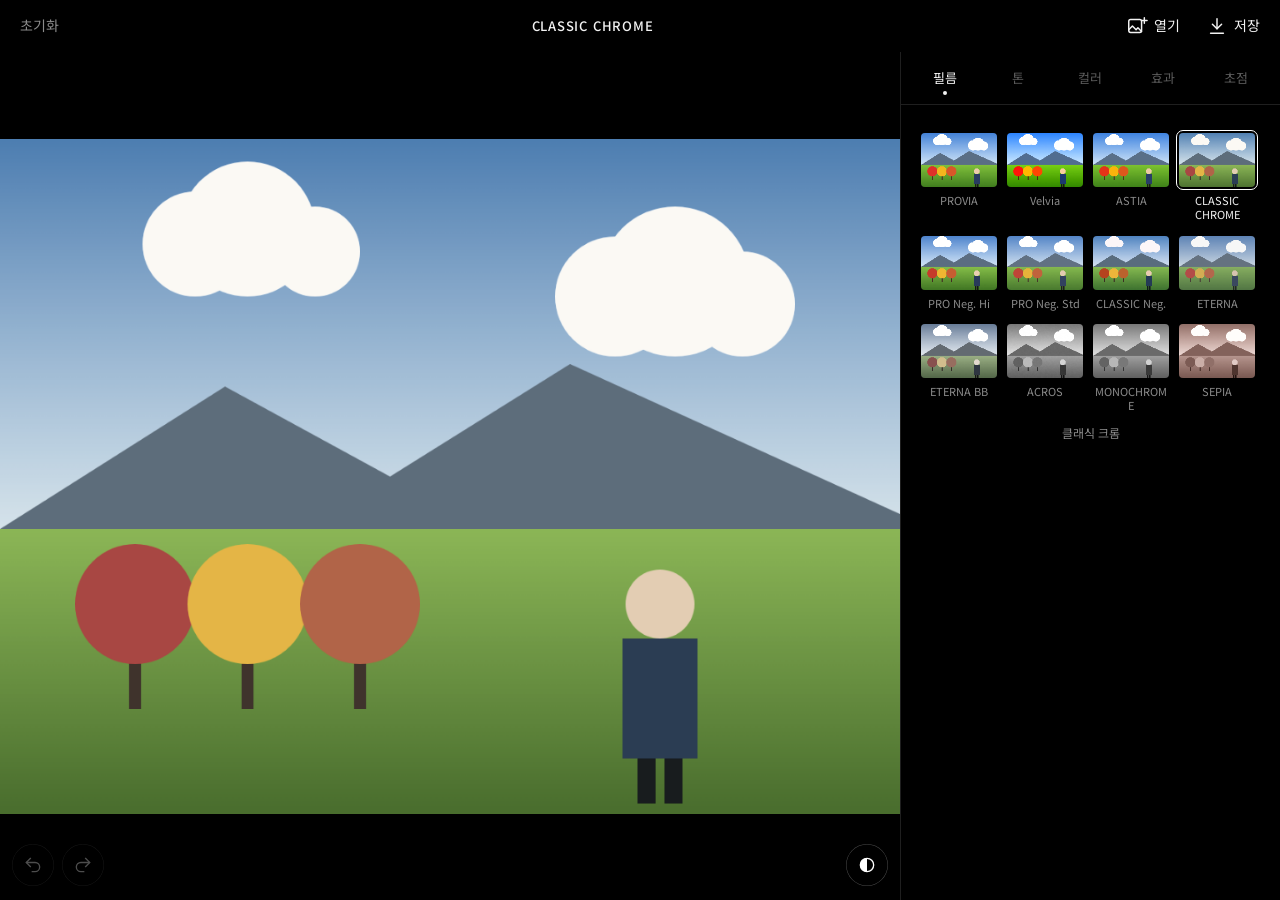
==== commit 99477db7: "필름 필터: 미니멀 디자인, 탭 구성, 백그라운드 처리로 속도 개선 Co-Authored-By: Claude Opus 5.5 <noreply@anthropic.com> Claude" ====
--- a/film-3da31d36/index.html
+++ b/film-3da31d36/index.html
@@ -2,10 +2,10 @@
 <html lang="ko">
 <head>
 <meta charset="utf-8">
-<meta name="viewport" content="width=device-width,initial-scale=1">
+<meta name="viewport" content="width=device-width,initial-scale=1,viewport-fit=cover">
 <title>필름 시뮬레이션 필터</title>
 <meta name="robots" content="noindex,nofollow">
-<meta name="theme-color" content="#121110">
+<meta name="theme-color" content="#000000">
 <meta name="apple-mobile-web-app-capable" content="yes">
 <meta name="mobile-web-app-capable" content="yes">
 <meta name="apple-mobile-web-app-status-bar-style" content="black">
@@ -14,165 +14,286 @@
 <link rel="icon" href="icon-180.png">
 <link rel="manifest" href="manifest.json">
 <link rel="preconnect" href="https://fonts.googleapis.com">
-<link href="https://fonts.googleapis.com/css2?family=Barlow+Condensed:ital,wght@0,500;0,600;0,700;1,600&family=Noto+Sans+KR:wght@400;500;700&display=swap" rel="stylesheet">
+<link href="https://fonts.googleapis.com/css2?family=Noto+Sans+KR:wght@400;500&display=swap" rel="stylesheet">
 <style>
-/* VOICE: tactile and analog: a camera in your hands, a roll of film on the table.
-   IDEA: a rangefinder body: a brushed-silver top plate with the shutter button, a film frame as the viewfinder, a contact strip of film sims.
-   PICTURE: your photo printed on a film frame with sprocket holes and orange edge print; a strip of frames shows each sim on the same photo.
-   COLOUR and TYPE: black leatherette, brushed aluminium, edge-print orange, one red shutter; Barlow Condensed for engraving and edge print, Noto Sans KR for labels.
-   LAYOUT: plate, frame and strip on top; dial panel below, or beside it above 900px. One palette in light and dark, like the camera itself. */
-:root{color-scheme:dark;--ink:#ece8df;--mut:#9a958b;--rebate:#0b0a09;--edge:#f2a53c;--red:#d63b2c;--line:#2d2b28;
---leather:#171615;--steel:#cfcdc7;
---grain:url("data:image/svg+xml,%3Csvg xmlns='http://www.w3.org/2000/svg' width='160' height='160'%3E%3Cfilter id='n'%3E%3CfeTurbulence type='fractalNoise' baseFrequency='.9' numOctaves='2' stitchTiles='stitch'/%3E%3CfeColorMatrix values='0 0 0 0 0 0 0 0 0 0 0 0 0 0 0 0 0 0 .55 0'/%3E%3C/filter%3E%3Crect width='160' height='160' filter='url(%23n)'/%3E%3C/svg%3E");
---holes:url("data:image/svg+xml,%3Csvg xmlns='http://www.w3.org/2000/svg' width='22' height='14'%3E%3Crect x='5' y='3' width='12' height='8' rx='2' fill='%23e9e4d8' fill-opacity='.85'/%3E%3C/svg%3E");
---fh:"Barlow Condensed","Noto Sans KR",sans-serif}
+/* VOICE: quiet and exact, like a camera's own screen: the photo speaks, the chrome whispers.
+   IDEA: a phone camera app: black ground, thin white lines, controls only where your thumb is.
+   PICTURE: the photo itself, as large as the screen allows, with small overlay controls on its corners.
+   COLOUR and TYPE: pure black, white, greys; one yellow only for the focus frame. Noto Sans KR 400/500, small and light.
+   LAYOUT: top bar, photo, one tool panel, tab bar at the thumb. Above 900px the panel moves to a right column. */
+:root{color-scheme:dark;--bg:#000;--ink:#f2f2f2;--mut:#8b8b8b;--dim:#5a5a5a;--line:#1f1f1f;--chip:#161616;--af:#ffd23f}
 :root[data-theme=light],:root[data-theme=dark]{color-scheme:dark}
-*{box-sizing:border-box;min-width:0}
-body{margin:0;color:var(--ink);font:16px/1.5 "Noto Sans KR",system-ui,sans-serif;overflow-x:clip;
- background:var(--grain),radial-gradient(120% 80% at 50% 0,#2a2724,#0f0e0d 70%);background-color:#121110}
-.wrap{max-width:1240px;margin:0 auto;padding:clamp(12px,3vw,32px) max(3vw,10px) 48px}
-.grid{display:grid;gap:18px}
-@media(min-width:900px){.grid{grid-template-columns:minmax(0,1.4fr) minmax(0,1fr);align-items:start}.dials{position:sticky;top:16px}}
-
-/* top plate */
-.body{border-radius:22px 22px 14px 14px;overflow:hidden;box-shadow:0 30px 60px -30px #000,0 0 0 1px #000}
-.plate{position:relative;display:flex;align-items:center;gap:12px;padding:16px clamp(14px,3vw,24px);color:#1c1b19;
- background:repeating-linear-gradient(90deg,#0000 0 2px,#ffffff14 2px 3px),linear-gradient(180deg,#f1f0ec,#c9c7c1 55%,#a9a7a1);
- border-bottom:2px solid #6d6b66}
-.plate h1{margin:0;font:700 clamp(24px,4.6vw,36px)/1 var(--fh);letter-spacing:.04em;text-transform:uppercase;text-shadow:0 1px 0 #fff9,0 -1px 0 #0003}
-.plate h1 small{display:block;font:500 13px/1.3 "Noto Sans KR",sans-serif;letter-spacing:0;text-transform:none;color:#4a4843;text-shadow:none;margin-top:4px}
-.ctl{margin-left:auto;display:flex;align-items:center;gap:10px}
-.knob{min-height:44px;padding:0 14px;border-radius:999px;border:1px solid #8d8b85;font:600 15px/1 var(--fh);letter-spacing:.06em;text-transform:uppercase;color:#1c1b19;cursor:pointer;
- background:repeating-linear-gradient(90deg,#0000 0 1px,#0000001a 1px 2px),linear-gradient(#fbfaf7,#bebcb6);box-shadow:inset 0 1px 0 #fff,0 2px 4px #0005;display:inline-flex;align-items:center;position:relative}
-.knob input{position:absolute;width:1px;height:1px;opacity:0}
-.shutter{width:58px;height:58px;border-radius:50%;border:0;cursor:pointer;flex:none;position:relative;color:#fff;font:700 12px/1 var(--fh);letter-spacing:.08em;
- background:radial-gradient(circle at 50% 38%,#ef5a49,var(--red) 55%,#8c1f15);box-shadow:0 0 0 5px #b7b5af,0 0 0 6px #6d6b66,0 4px 10px #0007,inset 0 2px 2px #fff5}
-.shutter:active{transform:translateY(1px);box-shadow:0 0 0 5px #b7b5af,0 0 0 6px #6d6b66,0 1px 3px #0007,inset 0 2px 6px #0006}
-.shutter:disabled{filter:saturate(.3)}
-
-/* film frame */
-.leather{background:var(--grain),#151413;padding:clamp(10px,2vw,18px)}
-.frame{position:relative;background:var(--rebate);padding:38px 10px;border-radius:3px}
-.frame::before,.frame::after,.strip::before,.strip::after{content:"";position:absolute;left:0;right:0;height:14px;background:var(--holes) repeat-x;background-size:22px 14px;opacity:.9}
-.frame::before,.strip::before{top:6px}.frame::after,.strip::after{bottom:6px}
-.ep{position:absolute;left:14px;right:14px;display:flex;justify-content:space-between;font:italic 600 12px/1 var(--fh);letter-spacing:.14em;color:var(--edge);text-transform:uppercase;pointer-events:none;z-index:1}
-.ep.t{top:22px}.ep.b{bottom:22px}.ep span{line-height:12px}
-.ep span{background:var(--rebate);padding:0 6px}
-.stage{position:relative;display:grid;place-items:center;min-height:240px;background:#000;overflow:hidden}
-.stage canvas{display:block;max-width:100%;max-height:66vh;width:auto;height:auto}
-.chip{position:absolute;right:10px;top:10px;padding:6px 10px;border-radius:999px;background:#000b;color:#fff;font:600 13px/1 var(--fh);letter-spacing:.08em;opacity:0;transition:opacity .15s}
-.chip.on{opacity:1}
-.dev{position:absolute;left:10px;top:10px;width:9px;height:9px;border-radius:50%;background:var(--red);box-shadow:0 0 8px var(--red);opacity:0;transition:opacity .15s}
-.dev.on{opacity:1}
-
-/* contact strip */
-.striphd{display:flex;justify-content:space-between;align-items:baseline;margin:18px 2px 8px;gap:8px}
-.striphd h2{margin:0;font:700 22px/1.1 var(--fh);letter-spacing:.04em;text-transform:uppercase}
-.striphd p{margin:0;color:var(--mut);font-size:13px}
-.strip{position:relative;background:var(--rebate);border-radius:3px;padding:26px 0}
-.reel{display:flex;gap:6px;overflow-x:auto;scroll-snap-type:x mandatory;padding:0 8px;scrollbar-width:none}
+*{box-sizing:border-box;min-width:0;-webkit-tap-highlight-color:transparent}
+html,body{height:100%}
+body{margin:0;background:var(--bg);color:var(--ink);font:15px/1.4 "Noto Sans KR",-apple-system,system-ui,sans-serif;overflow:hidden;-webkit-user-select:none;user-select:none}
+button{font:inherit;color:inherit;background:none;border:0;padding:0;cursor:pointer}
+button:focus-visible,input:focus-visible,.tbtn:focus-within{outline:1.5px solid #fff;outline-offset:2px;border-radius:8px}
+svg.i{width:22px;height:22px;fill:none;stroke:currentColor;stroke-width:1.6;stroke-linecap:round;stroke-linejoin:round;flex:none}
+
+.app{height:100%;height:100dvh;display:grid;grid-template-rows:auto minmax(0,1fr) auto;padding-top:env(safe-area-inset-top)}
+.top{display:flex;align-items:center;gap:6px;height:52px;padding:0 max(10px,env(safe-area-inset-left)) 0 max(10px,env(safe-area-inset-right))}
+.tbtn{position:relative;display:inline-flex;align-items:center;gap:6px;min-height:44px;padding:0 10px;font-size:14px;color:var(--ink)}
+.tbtn.q{color:var(--mut)}
+.tbtn input{position:absolute;width:1px;height:1px;opacity:0}
+.name{flex:1;text-align:center;font-size:13px;color:var(--mut);letter-spacing:.06em;white-space:nowrap;overflow:hidden;text-overflow:ellipsis}
+.name b{color:var(--ink);font-weight:500}
+
+.view{position:relative;overflow:hidden;touch-action:manipulation}
+.view canvas{position:absolute;inset:6px 0;width:100%;height:calc(100% - 12px);object-fit:contain;display:block}
+.ov{position:absolute;bottom:14px;display:flex;gap:8px}
+.ov.l{left:12px}.ov.r{right:12px}
+.rb{width:42px;height:42px;border-radius:50%;display:grid;place-items:center;background:rgba(0,0,0,.5);box-shadow:inset 0 0 0 .5px rgba(255,255,255,.28);color:#fff;transition:opacity .15s}
+.rb:disabled{opacity:.3;cursor:default}
+.rb svg.i{width:20px;height:20px}
+.rb.on{background:#fff;color:#000}
+.af{position:absolute;width:62px;height:62px;margin:-31px 0 0 -31px;border:1.5px solid var(--af);border-radius:3px;pointer-events:none;opacity:0;transform:scale(1.3);transition:opacity .2s,transform .2s}
+.af.on{opacity:1;transform:scale(1)}
+.badge{position:absolute;top:14px;left:50%;transform:translateX(-50%);padding:5px 11px;border-radius:99px;background:rgba(0,0,0,.55);box-shadow:inset 0 0 0 .5px rgba(255,255,255,.25);font-size:12px;color:#fff;opacity:0;transition:opacity .15s;pointer-events:none;white-space:nowrap}
+.badge.on{opacity:1}
+
+.side{display:flex;flex-direction:column;border-top:.5px solid var(--line)}
+.panel{height:188px;overflow-y:auto;padding:6px 18px 4px;overscroll-behavior:contain;scrollbar-width:none}
+.panel::-webkit-scrollbar{display:none}
+.pane[hidden]{display:none}
+.tabs{display:flex;justify-content:space-around;padding:2px 8px calc(4px + env(safe-area-inset-bottom));border-top:.5px solid var(--line)}
+.tab{flex:1;min-height:48px;font-size:13px;color:var(--dim);position:relative}
+.tab[aria-selected=true]{color:var(--ink)}
+.tab[aria-selected=true]::after{content:"";position:absolute;left:50%;bottom:7px;width:4px;height:4px;margin-left:-2px;border-radius:50%;background:var(--ink)}
+
+.reel{display:flex;gap:10px;overflow-x:auto;scroll-snap-type:x proximity;padding:14px 2px 6px;scrollbar-width:none}
 .reel::-webkit-scrollbar{display:none}
-.fr{flex:none;scroll-snap-align:center;width:128px;border:0;padding:0;background:none;color:var(--mut);cursor:pointer;text-align:left;display:flex;flex-direction:column;gap:6px}
-.fr canvas{width:128px;height:88px;display:block;background:#222;object-fit:cover;outline:2px solid #0000;outline-offset:2px;transition:outline-color .15s,transform .15s}
-.fr b{font:italic 600 13px/1.1 var(--fh);letter-spacing:.1em;text-transform:uppercase;color:#d8d2c4}
-.fr span{font-size:11.5px;line-height:1.2}
-.fr[aria-pressed=true] canvas{outline-color:var(--edge);transform:translateY(-2px)}
-.fr[aria-pressed=true] b{color:var(--edge)}
-.fr:focus-visible{outline:2px solid var(--edge);outline-offset:4px}
-.hint{color:var(--mut);font-size:13px;margin:10px 2px 0}
-
-/* dial panel */
-.dials{background:var(--grain),linear-gradient(#1d1c1a,#141312);border:1px solid #000;box-shadow:inset 0 1px 0 #ffffff12,0 24px 50px -28px #000;border-radius:16px;padding:18px}
-.dials header{display:flex;justify-content:space-between;align-items:center;margin-bottom:6px}
-.dials h2{margin:0;font:700 22px/1.1 var(--fh);letter-spacing:.04em;text-transform:uppercase}
-.knob:disabled,.reset:disabled{opacity:.4;cursor:default}
-.reset{min-height:40px;padding:0 12px;border-radius:999px;border:1px solid #3a3835;background:#211f1d;color:var(--ink);font:500 13px/1 "Noto Sans KR",sans-serif;cursor:pointer}
-.row{padding:12px 0;border-top:1px solid var(--line)}
-.dials header+.row,.two>.row:first-child{border-top:0}
-.two{display:grid;grid-template-columns:minmax(0,1fr) minmax(0,1fr);gap:0 18px;border-top:1px solid var(--line)}
-.two .row{border-top:0}
-.lab{display:flex;justify-content:space-between;align-items:baseline;gap:8px;font-size:14px;color:#cfc9bd}
-.lab output{font:600 22px/1 var(--fh);font-variant-numeric:tabular-nums;white-space:nowrap;color:var(--ink)}
-.lab output.z{color:var(--mut)}
-.x{font-size:11.5px;color:var(--mut);margin-left:4px}
-input[type=range]{-webkit-appearance:none;appearance:none;width:100%;height:36px;margin:2px 0 0;cursor:pointer;
- background:repeating-linear-gradient(90deg,#6d685f 0 1px,#0000 1px var(--tk,10%)) center/100% 8px no-repeat,linear-gradient(#2c2a27,#2c2a27) center/100% 2px no-repeat}
-input[type=range]::-webkit-slider-thumb{-webkit-appearance:none;width:26px;height:26px;border-radius:50%;border:1px solid #57544f;
- background:repeating-conic-gradient(#0000 0 6deg,#00000026 6deg 12deg),radial-gradient(circle at 40% 35%,#fbfaf6,#b9b7b1 70%,#8c8a84);box-shadow:0 2px 5px #000a}
-input[type=range]::-moz-range-thumb{width:26px;height:26px;border-radius:50%;border:1px solid #57544f;background:radial-gradient(circle at 40% 35%,#fbfaf6,#b9b7b1 70%,#8c8a84);box-shadow:0 2px 5px #000a}
-input[type=range]:focus-visible{outline:2px solid var(--edge);outline-offset:2px;border-radius:6px}
-.seg{display:grid;grid-template-columns:repeat(3,minmax(0,1fr));gap:6px;margin-top:8px}
-.seg.n2{grid-template-columns:repeat(2,minmax(0,1fr))}.seg.n4{grid-template-columns:repeat(4,minmax(0,1fr))}
-.af{position:absolute;width:64px;height:64px;margin:-32px 0 0 -32px;pointer-events:none;opacity:0;transition:opacity .25s,transform .25s;transform:scale(1.25);background:linear-gradient(#fff,#fff) 0 0/14px 2px,linear-gradient(#fff,#fff) 0 0/2px 14px,linear-gradient(#fff,#fff) 100% 0/14px 2px,linear-gradient(#fff,#fff) 100% 0/2px 14px,linear-gradient(#fff,#fff) 0 100%/14px 2px,linear-gradient(#fff,#fff) 0 100%/2px 14px,linear-gradient(#fff,#fff) 100% 100%/14px 2px,linear-gradient(#fff,#fff) 100% 100%/2px 14px;background-repeat:no-repeat;filter:drop-shadow(0 0 2px #000)}
-.af.on{opacity:1;transform:scale(1)}.stage.focus canvas{cursor:crosshair}
-.tip{font-size:12.5px;color:var(--mut);margin:8px 0 0}
-.seg button{min-height:40px;border-radius:8px;border:1px solid #34322e;background:#1f1d1b;color:#bdb7aa;font:500 14px/1 "Noto Sans KR",sans-serif;cursor:pointer}
-.seg button[aria-pressed=true]{color:#1c1b19;border-color:#8d8b85;background:repeating-linear-gradient(90deg,#0000 0 2px,#ffffff1a 2px 3px),linear-gradient(#f1f0ec,#bdbbb5)}
-.seg button:focus-visible,.knob:focus-within,.knob:focus-visible,.shutter:focus-visible,.reset:focus-visible{outline:2px solid var(--edge);outline-offset:3px}
-.note{font-size:12.5px;color:var(--mut);margin:12px 0 0}
-.sheet{position:fixed;inset:0;background:#000e;display:none;flex-direction:column;align-items:center;justify-content:center;padding:16px;gap:12px;z-index:9}
+.fr{flex:none;width:72px;display:flex;flex-direction:column;align-items:center;gap:7px;scroll-snap-align:center}
+.fr canvas{width:72px;height:52px;border-radius:4px;object-fit:cover;background:#151515;display:block;outline:1.5px solid transparent;outline-offset:2px;transition:outline-color .15s}
+.fr span{font-size:11px;color:var(--mut);line-height:1.25;text-align:center;width:100%;overflow-wrap:anywhere}
+.fr[aria-pressed=true] canvas{outline-color:#fff}
+.fr[aria-pressed=true] span{color:var(--ink)}
+.sub{font-size:12px;color:var(--mut);text-align:center;margin:6px 0 0;min-height:17px}
+
+.sl{display:grid;grid-template-columns:76px minmax(0,1fr) 44px;align-items:center;gap:10px;min-height:52px}
+.sl label{font-size:13px;color:var(--mut)}
+.sl output{font-size:14px;text-align:right;font-variant-numeric:tabular-nums;white-space:nowrap}
+.sl output.z{color:var(--dim)}
+input[type=range]{-webkit-appearance:none;appearance:none;width:100%;height:36px;margin:0;background:transparent;cursor:pointer}
+input[type=range]::-webkit-slider-runnable-track{height:2px;border-radius:2px;background:var(--trk,#333)}
+input[type=range]::-moz-range-track{height:2px;border-radius:2px;background:var(--trk,#333)}
+input[type=range]::-webkit-slider-thumb{-webkit-appearance:none;width:20px;height:20px;margin-top:-9px;border-radius:50%;background:#fff;border:0;box-shadow:0 1px 4px rgba(0,0,0,.6)}
+input[type=range]::-moz-range-thumb{width:20px;height:20px;border-radius:50%;background:#fff;border:0}
+input[type=range]:disabled{opacity:.35}
+.sg{display:grid;grid-template-columns:76px minmax(0,1fr);align-items:center;gap:10px;min-height:52px}
+.sg>span{font-size:13px;color:var(--mut)}
+.pills{display:flex;gap:6px;flex-wrap:wrap}
+.pills button{flex:1;min-height:34px;padding:0 8px;border-radius:99px;font-size:13px;color:var(--mut);background:var(--chip)}
+.pills button[aria-pressed=true]{background:var(--ink);color:#000}
+.tip{font-size:12px;color:var(--mut);margin:4px 0 8px}
+
+.toast{position:fixed;left:50%;top:calc(64px + env(safe-area-inset-top));transform:translateX(-50%);padding:9px 15px;border-radius:99px;background:#f2f2f2;color:#000;font-size:13px;opacity:0;transition:opacity .2s;pointer-events:none;z-index:10;white-space:nowrap}
+.toast.on{opacity:1}
+.sheet{position:fixed;inset:0;background:rgba(0,0,0,.94);display:none;flex-direction:column;align-items:center;justify-content:center;gap:14px;padding:20px;z-index:9}
 .sheet.on{display:flex}
-.sheet img{max-width:100%;max-height:76vh;border:10px solid var(--rebate)}
-.sheet p{margin:0;text-align:center;font-size:15px}
-.toast{position:fixed;left:50%;bottom:22px;transform:translateX(-50%);background:#f1efe9;color:#1c1b19;padding:10px 16px;border-radius:999px;font-size:14px;opacity:0;transition:opacity .2s;pointer-events:none;z-index:10}
-.toast.on{opacity:1}
-@media(max-width:520px){.plate{flex-wrap:wrap}.plate h1 small{display:none}.ep{font-size:10.5px}.fr{width:108px}.fr canvas{width:108px;height:74px}}
+.sheet img{max-width:100%;max-height:74vh;-webkit-user-select:auto;user-select:auto;-webkit-touch-callout:default}
+.sheet p{margin:0;font-size:14px;color:var(--mut)}
+.sheet button{min-height:44px;padding:0 22px;border-radius:99px;box-shadow:inset 0 0 0 .5px #555}
+
+@media(min-width:900px){
+ .app{grid-template-columns:minmax(0,1fr) 380px;grid-template-rows:auto minmax(0,1fr)}
+ .top{grid-column:1/-1}
+ .side{border-top:0;border-left:.5px solid var(--line)}
+ .tabs{order:-1;border-top:0;border-bottom:.5px solid var(--line);padding-bottom:2px}
+ .panel{height:auto;flex:1;padding-top:14px}
+ .reel{flex-wrap:wrap;overflow:visible;gap:14px 10px}
+ .fr{width:76px}.fr canvas{width:76px;height:54px}
+}
 @media(prefers-reduced-motion:reduce){*{transition:none!important}}
 </style>
 </head>
 <body>
-<div class="wrap">
-<div class="grid">
-<section>
- <div class="body">
-  <div class="plate">
-   <h1>Film Simulation<small>X100V 필름 시뮬레이션 필터</small></h1>
-   <div class="ctl">
-    <label class="knob">사진 열기<input type="file" id="file" accept="image/*"></label>
-    <button class="knob" id="undo" type="button" aria-label="이전 단계" title="이전 단계" style="padding:0 13px;font-size:20px">↶</button>
-    <button class="knob" id="hold" type="button">원본</button>
-    <button class="shutter" id="save" type="button" aria-label="저장">SAVE</button>
-   </div>
+<svg width="0" height="0" style="position:absolute" aria-hidden="true">
+ <symbol id="i-undo" viewBox="0 0 24 24"><path d="M9 14 4 9l5-5"/><path d="M4 9h10.5a5.5 5.5 0 0 1 0 11H11"/></symbol>
+ <symbol id="i-redo" viewBox="0 0 24 24"><path d="m15 14 5-5-5-5"/><path d="M20 9H9.5a5.5 5.5 0 0 0 0 11H13"/></symbol>
+ <symbol id="i-cmp" viewBox="0 0 24 24"><circle cx="12" cy="12" r="8"/><path d="M12 4a8 8 0 0 0 0 16z" fill="currentColor" stroke="none"/></symbol>
+ <symbol id="i-open" viewBox="0 0 24 24"><rect x="3" y="5" width="14" height="14" rx="2"/><path d="m3 16 4-4 4 4 2-2 4 4"/><path d="M20 3v6M17 6h6"/></symbol>
+ <symbol id="i-save" viewBox="0 0 24 24"><path d="M12 4v11"/><path d="m7 10 5 5 5-5"/><path d="M5 20h14"/></symbol>
+</svg>
+<div class="app">
+ <header class="top">
+  <button class="tbtn q" id="reset" type="button">초기화</button>
+  <div class="name" id="name"><b>CLASSIC CHROME</b></div>
+  <label class="tbtn" title="사진 열기"><svg class="i"><use href="#i-open"/></svg>열기<input type="file" id="file" accept="image/*"></label>
+  <button class="tbtn" id="save" type="button"><svg class="i"><use href="#i-save"/></svg>저장</button>
+ </header>
+ <main class="view" id="view">
+  <canvas id="cv" aria-label="보정된 사진 미리보기"></canvas>
+  <div class="af" id="af"></div>
+  <div class="badge" id="badge"></div>
+  <div class="ov l">
+   <button class="rb" id="undo" type="button" aria-label="이전 단계"><svg class="i"><use href="#i-undo"/></svg></button>
+   <button class="rb" id="redo" type="button" aria-label="다시 실행"><svg class="i"><use href="#i-redo"/></svg></button>
   </div>
-  <div class="leather">
-   <div class="frame">
-    <div class="ep t"><span id="epName">CLASSIC CHROME</span><span>▸ 24A</span></div>
-    <div class="stage" id="stage"><canvas id="cv" aria-label="보정된 사진 미리보기"></canvas><div class="af" id="af"></div><div class="dev" id="dev"></div><div class="chip" id="chip">원본</div></div>
-    <div class="ep b"><span>X100V · 400</span><span id="epNo">▸ 04</span></div>
-   </div>
+  <div class="ov r"><button class="rb" id="hold" type="button" aria-label="누르고 있는 동안 원본 보기"><svg class="i"><use href="#i-cmp"/></svg></button></div>
+ </main>
+ <section class="side">
+  <div class="panel" id="panel">
+   <div class="pane" data-p="film"><div class="reel" id="reel" role="group" aria-label="필름 시뮬레이션"></div><p class="sub" id="simk"></p></div>
+   <div class="pane" data-p="tone" hidden></div>
+   <div class="pane" data-p="color" hidden></div>
+   <div class="pane" data-p="fx" hidden></div>
+   <div class="pane" data-p="focus" hidden></div>
   </div>
- </div>
- <div class="striphd"><h2>Film</h2><p>같은 사진으로 미리 보기</p></div>
- <div class="strip"><div class="reel" id="reel" role="group" aria-label="필름 시뮬레이션"></div></div>
- <p class="hint" id="hint">샘플 이미지예요. 사진 열기로 내 사진을 불러오세요. 원본 버튼은 누르고 있는 동안 원본을 보여줘요.</p>
-</section>
-<section class="dials" aria-label="화질 설정">
- <header><h2>Image Quality</h2><div style="display:flex;gap:6px"><button class="reset" id="undo2" type="button">↶ 이전 단계</button><button class="reset" id="reset" type="button">초기화</button></div></header>
- <div class="two">
-  <div class="row"><div class="lab">하이라이트 톤 <output id="o_hl"></output></div><input type="range" id="hl" min="-2" max="4" step="0.5" style="--tk:calc(100%/12)"></div>
-  <div class="row"><div class="lab">섀도 톤 <output id="o_sh"></output></div><input type="range" id="sh" min="-2" max="4" step="0.5" style="--tk:calc(100%/12)"></div>
- </div>
- <div class="row"><div class="lab">컬러 <output id="o_col"></output></div><input type="range" id="col" min="-4" max="4" step="1" style="--tk:calc(100%/8)"></div>
- <div class="row"><div class="lab">그레인 효과</div><div class="seg" data-k="grain"></div><div class="seg n2" data-k="gsize"></div></div>
- <div class="row"><div class="lab">컬러 크롬 효과</div><div class="seg" data-k="cce"></div></div>
- <div class="row"><div class="lab">컬러 크롬 FX 블루</div><div class="seg" data-k="ccb"></div></div>
- <div class="two">
-  <div class="row"><div class="lab">WB 시프트 R <output id="o_wr"></output></div><input type="range" id="wr" min="-9" max="9" step="1" style="--tk:calc(100%/18)"></div>
-  <div class="row"><div class="lab">WB 시프트 B <output id="o_wb"></output></div><input type="range" id="wb" min="-9" max="9" step="1" style="--tk:calc(100%/18)"></div>
- </div>
- <div class="two">
-  <div class="row"><div class="lab"><span>노출<span class="x">추가</span></span> <output id="o_ev"></output></div><input type="range" id="ev" min="-2" max="2" step="0.1" style="--tk:calc(100%/12)"></div>
-  <div class="row"><div class="lab"><span>비네팅<span class="x">추가</span></span> <output id="o_vig"></output></div><input type="range" id="vig" min="0" max="10" step="1" style="--tk:10%"></div>
- </div>
- <div class="row" style="border-top:1px solid var(--line)"><div class="lab"><span>아웃포커싱<span class="x">추가</span></span></div><div class="seg n4" data-k="ap"></div>
-  <div class="lab" style="margin-top:12px">초점 범위 <output id="o_fsz"></output></div><input type="range" id="fsz" min="5" max="80" step="5" style="--tk:calc(100%/15)">
-  <p class="tip">사진을 탭하면 그 위치에 초점이 맞아요. 바깥으로 갈수록 흐려져요.</p></div>
- <p class="note">카메라 내부 처리를 흉내 낸 근사치예요. 설정은 이 기기에 기억돼요.</p>
-</section>
+  <nav class="tabs" role="tablist" id="tabs">
+   <button class="tab" role="tab" data-t="film" aria-selected="true">필름</button>
+   <button class="tab" role="tab" data-t="tone" aria-selected="false">톤</button>
+   <button class="tab" role="tab" data-t="color" aria-selected="false">컬러</button>
+   <button class="tab" role="tab" data-t="fx" aria-selected="false">효과</button>
+   <button class="tab" role="tab" data-t="focus" aria-selected="false">초점</button>
+  </nav>
+ </section>
 </div>
-</div>
-<div class="sheet" id="sheet"><img id="outimg" alt="보정된 사진"><p>이미지를 길게 눌러 사진에 저장하세요</p><button class="knob" id="close" type="button">닫기</button></div>
-<div class="toast" id="toast"></div>
+<div class="sheet" id="sheet"><img id="outimg" alt="보정된 사진"><p>이미지를 길게 눌러 사진에 저장하세요</p><button id="close" type="button">닫기</button></div>
+<div class="toast" id="toast" role="status"></div>
+<script type="text/plain" id="engine">
+const SIMS=[
+ {id:'provia',sat:1,con:.12},
+ {id:'velvia',sat:1.38,con:.3,bands:[['b','c',-.05,1.12],['g','y',.08,1.15],['r','r',0,1.1]]},
+ {id:'astia',sat:1.1,con:.04,bands:[['r','y',.08,.95]],hi:[.012,.006,0]},
+ {id:'cc',sat:.72,con:.26,blk:.025,wht:.03,bands:[['r','r',0,.78],['g','y',.22,.8],['b','c',.18,.85]],sh:[-.012,.006,.018],hi:[.015,.008,-.012]},
+ {id:'pnh',sat:.88,con:.2,bands:[['r','y',.06,.92]]},
+ {id:'pns',sat:.8,con:-.02,blk:.015,bands:[['r','y',.05,.9]]},
+ {id:'cn',sat:.82,con:.34,blk:.02,wht:.03,bands:[['g','c',.25,.85],['r','y',.18,.9],['b','c',.1,.9]],sh:[-.03,.012,.008],hi:[.02,-.006,.004]},
+ {id:'et',sat:.6,con:-.16,blk:.04,wht:.03,bands:[['g','c',.12,.85]],sh:[-.01,.006,.012]},
+ {id:'ebb',sat:.32,con:.45,blk:.01},
+ {id:'acros',mono:1,con:.3,grain:.5},
+ {id:'mono',mono:1,con:.15},
+ {id:'sepia',mono:1,con:.08,tint:[.07,.015]}
+];
+const yiq=(r,g,b)=>[.596*r-.274*g-.322*b,.211*r-.523*g+.312*b];
+const ang=c=>{const q=yiq(c[0],c[1],c[2]);return Math.atan2(q[1],q[0])};
+const HA={r:ang([1,.1,.1]),y:ang([1,.85,.1]),g:ang([.2,.8,.2]),c:ang([.1,.8,.9]),b:ang([.15,.3,1])};
+const wrapA=a=>{while(a>Math.PI)a-=2*Math.PI;while(a<-Math.PI)a+=2*Math.PI;return a};
+const GT=256,tile=new Float32Array(GT*GT);
+{const raw=new Float32Array(GT*GT);for(let i=0;i<raw.length;i++)raw[i]=(Math.random()+Math.random()+Math.random()-1.5)*1.4;
+ for(let y=0;y<GT;y++)for(let x=0;x<GT;x++){let s=0;for(let dy=-1;dy<2;dy++)for(let dx=-1;dx<2;dx++)s+=raw[((y+dy+GT)%GT)*GT+(x+dx+GT)%GT]*(dx||dy?.6:1.6);tile[y*GT+x]=s/4.4}}
+
+function toneLUT(sim,S){
+ const L=new Float32Array(1024),con=sim.con||0,blk=sim.blk||0,wht=sim.wht||0;
+ for(let i=0;i<1024;i++){let y=i/1023;
+  y=y+con*(y*y*(3-2*y)-y);
+  y-=S.sh*.045*(1-y)*(1-y)*y*6.75;
+  y+=S.hl*.045*y*y*(1-y)*6.75;
+  y=blk+y*(1-blk-wht);
+  L[i]=y<0?0:y>1?1:y}
+ return L}
+
+// colour pipeline baked into a 33^3 LUT: white balance, exposure, film sim, colour, colour chrome, tone, split tone
+function buildCLUT(S,simId,N){
+ const sim=SIMS.find(x=>x.id===simId)||SIMS[3],M=N-1,L=new Float32Array(N*N*N*3),lut=toneLUT(sim,S),ev=Math.pow(2,S.ev);
+ const wr=1+S.wr*.012,wb=1+S.wb*.012,wg=1-(S.wr+S.wb)*.003,sat=(sim.sat||1)*(1+S.col*.1);
+ const bands=(sim.bands||[]).map(b=>({c:HA[b[0]],dh:wrapA(HA[b[1]]-HA[b[0]])*b[2],m:b[3]}));
+ const cce=[0,.12,.22][S.cce],ccb=[0,.14,.26][S.ccb],sh=sim.sh||[0,0,0],hi=sim.hi||[0,0,0],tint=sim.tint,BW=.65;
+ let o=0;
+ for(let bi=0;bi<N;bi++)for(let gi=0;gi<N;gi++)for(let ri=0;ri<N;ri++){
+  let r=ri/M*wr*ev,g=gi/M*wg*ev,b=bi/M*wb*ev;
+  let Y=.299*r+.587*g+.114*b,I=.596*r-.274*g-.322*b,Q=.211*r-.523*g+.312*b;
+  if(sim.mono){I=0;Q=0}else{
+   let C=Math.sqrt(I*I+Q*Q);
+   if(C>1e-4){let h=Math.atan2(Q,I),dh=0,m=1,bw=0;
+    for(const k of bands){const w=1-Math.abs(wrapA(h-k.c))/BW;if(w>0){dh+=k.dh*w;m*=1+(k.m-1)*w}}
+    if(ccb){const w=1-Math.abs(wrapA(h-HA.b))/BW;if(w>0)bw=w}
+    const cn=Math.min(C/.28,1);
+    Y*=1-cce*cn*cn-ccb*bw*cn;
+    C*=sat*m;h+=dh;I=C*Math.cos(h);Q=C*Math.sin(h)}}
+  Y=lut[Math.max(0,Math.min(1023,(Y*1023)|0))];
+  if(tint){const t=4*Y*(1-Y)+.25;I=tint[0]*t;Q=tint[1]*t}
+  r=Y+.956*I+.621*Q;g=Y-.272*I-.647*Q;b=Y-1.106*I+1.703*Q;
+  const s2=(1-Y)*(1-Y),h2=Y*Y;
+  L[o++]=r+sh[0]*s2+hi[0]*h2;L[o++]=g+sh[1]*s2+hi[1]*h2;L[o++]=b+sh[2]*s2+hi[2]*h2}
+ return L}
+
+function apply(src,W,Hh,gscale,S,L,simId,N){
+ const d=src.data,out=new ImageData(W,Hh),o=out.data,N1=N*3,N2=N*N*3,f=(N-1)/255,MX=N-2;
+ const gAmt=[0,.035,.065][S.grain]+(simId==='acros'?.012:0),gs=Math.max(1,(S.gsize?2.2:1.1)*gscale),vig=S.vig*.06;
+ for(let y=0,p=0;y<Hh;y++){const vy=(y/Hh-.5)*2,gy=(((y/gs)|0)&255)*GT;
+  for(let x=0;x<W;x++,p+=4){
+   const fr=d[p]*f,fg=d[p+1]*f,fb=d[p+2]*f;
+   let ri=fr|0,gi=fg|0,bi=fb|0;if(ri>MX)ri=MX;if(gi>MX)gi=MX;if(bi>MX)bi=MX;
+   const tr=fr-ri,tg=fg-gi,tb=fb-bi,i0=bi*N2+gi*N1+ri*3,i2=i0+N1,i4=i0+N2,i6=i4+N1;
+   let a,b2,c,e,c0,c1,r,g,b;
+   a=L[i0]+(L[i0+3]-L[i0])*tr;b2=L[i2]+(L[i2+3]-L[i2])*tr;c=L[i4]+(L[i4+3]-L[i4])*tr;e=L[i6]+(L[i6+3]-L[i6])*tr;
+   c0=a+(b2-a)*tg;c1=c+(e-c)*tg;r=c0+(c1-c0)*tb;
+   a=L[i0+1]+(L[i0+4]-L[i0+1])*tr;b2=L[i2+1]+(L[i2+4]-L[i2+1])*tr;c=L[i4+1]+(L[i4+4]-L[i4+1])*tr;e=L[i6+1]+(L[i6+4]-L[i6+1])*tr;
+   c0=a+(b2-a)*tg;c1=c+(e-c)*tg;g=c0+(c1-c0)*tb;
+   a=L[i0+2]+(L[i0+5]-L[i0+2])*tr;b2=L[i2+2]+(L[i2+5]-L[i2+2])*tr;c=L[i4+2]+(L[i4+5]-L[i4+2])*tr;e=L[i6+2]+(L[i6+5]-L[i6+2])*tr;
+   c0=a+(b2-a)*tg;c1=c+(e-c)*tg;b=c0+(c1-c0)*tb;
+   if(gAmt){const Y=.299*r+.587*g+.114*b,n=tile[gy+(((x/gs)|0)&255)]*gAmt*(.35+2.6*Y*(1-Y));r+=n;g+=n;b+=n}
+   if(vig){const vx=(x/W-.5)*2,dd=vx*vx+vy*vy-.35;if(dd>0){const k=1-vig*dd;r*=k;g*=k;b*=k}}
+   o[p]=r*255;o[p+1]=g*255;o[p+2]=b*255;o[p+3]=255}}
+ return out}
+
+// focus blur
+const APK=[0,.005,.009,.015];
+function box(a,t,w,h,r){const iv=1/(2*r+1);
+ for(let y=0;y<h;y++){const o=y*w;let s=0;for(let k=-r;k<=r;k++)s+=a[o+(k<0?0:k>w-1?w-1:k)];
+  for(let x=0;x<w;x++){t[x]=s;const xa=x+r+1,xb=x-r;s+=a[o+(xa>w-1?w-1:xa)]-a[o+(xb<0?0:xb)]}
+  for(let x=0;x<w;x++)a[o+x]=t[x]*iv}
+ for(let x=0;x<w;x++){let s=0;for(let k=-r;k<=r;k++)s+=a[(k<0?0:k>h-1?h-1:k)*w+x];
+  for(let y=0;y<h;y++){t[y]=s;const ya=y+r+1,yb=y-r;s+=a[(ya>h-1?h-1:ya)*w+x]-a[(yb<0?0:yb)*w+x]}
+  for(let y=0;y<h;y++)a[y*w+x]=t[y]*iv}}
+function blurID(id,w,h,r){
+ const n=w*h,d=id.data,P=[new Float32Array(n),new Float32Array(n),new Float32Array(n)],t=new Float32Array(Math.max(w,h));
+ for(let i=0,p=0;i<n;i++,p+=4){const a=d[p]/255,b=d[p+1]/255,c=d[p+2]/255,q=Math.max(0,(.299*a+.587*b+.114*c-.7)/.3),k=1+2.5*q*q;P[0][i]=a*a*k;P[1][i]=b*b*k;P[2][i]=c*c*k}
+ const rb=Math.max(1,Math.round(r/1.6));
+ for(const a of P)for(let i=0;i<3;i++)box(a,t,w,h,rb);
+ const out=new ImageData(w,h),o=out.data;
+ for(let i=0,p=0;i<n;i++,p+=4){o[p]=Math.sqrt(P[0][i])*255;o[p+1]=Math.sqrt(P[1][i])*255;o[p+2]=Math.sqrt(P[2][i])*255;o[p+3]=255}
+ return out}
+function fmask(xn,yn,W,H,S){const L=Math.max(W,H),dx=(xn-S.fx)*W/L,dy=(yn-S.fy)*H/L,d=Math.sqrt(dx*dx+dy*dy),r0=S.fsz/100*.5,b=.1+r0*.8;let t=(d-r0)/b;t=t<0?0:t>1?1:t;return t*t*(3-2*t)}
+function makeBlurs(id,w,h,S){const R=Math.max(w,h)*APK[S.ap];return[blurID(id,w,h,R*.4),blurID(id,w,h,R)]}
+function blurMix(b1,b2,w,h,S){const out=new ImageData(w,h),o=out.data,p1=b1.data,p2=b2.data,M=maskFn(w,h,S),r0=M.r0,ib=1/M.b,dx2=M.dx2;
+ for(let y=0,p=0;y<h;y++){const dy2=M.row(y);for(let x=0;x<w;x++,p+=4){let t=(Math.sqrt(dx2[x]+dy2)-r0)*ib;t=t<0?0:t>1?1:t;let a=(t*t*(3-2*t)-.5)*2;a=a<0?0:a;
+  o[p]=p1[p]+(p2[p]-p1[p])*a;o[p+1]=p1[p+1]+(p2[p+1]-p1[p+1])*a;o[p+2]=p1[p+2]+(p2[p+2]-p1[p+2])*a;o[p+3]=255}}
+ return out}
+// mask m(x,y): 0 in focus .. 1 fully blurred; rows/cols precomputed
+function maskFn(W,H,S){const L=Math.max(W,H),dx2=new Float32Array(W),r0=S.fsz/100*.5,b=.1+r0*.8;
+ for(let x=0;x<W;x++){const d=((x+.5)/W-S.fx)*W/L;dx2[x]=d*d}
+ return{dx2,r0,b,row(y){const d=((y+.5)/H-S.fy)*H/L;return d*d}}}
+function mixFocus(src,w,h,bm,S){// bm may be smaller than src: sampled bilinearly only where needed
+ const out=new ImageData(w,h),o=out.data,s=src.data,b=bm.data,bw=bm.width,bh=bm.height,kx=bw/w,ky=bh/h,M=maskFn(w,h,S),r0=M.r0,ib=1/M.b,dx2=M.dx2;
+ for(let y=0,p=0;y<h;y++){const dy2=M.row(y);let fy=(y+.5)*ky-.5;if(fy<0)fy=0;let y0=fy|0;if(y0>bh-2)y0=Math.max(0,bh-2);const ty=Math.min(1,fy-y0),R0=y0*bw,R1=Math.min(bh-1,y0+1)*bw;
+  for(let x=0;x<w;x++,p+=4){let t=(Math.sqrt(dx2[x]+dy2)-r0)*ib;
+   if(t<=0){o[p]=s[p];o[p+1]=s[p+1];o[p+2]=s[p+2];o[p+3]=255;continue}
+   t=t>1?1:t;let a=t*t*(3-2*t)*2;a=a>1?1:a;
+   let fx=(x+.5)*kx-.5;if(fx<0)fx=0;let x0=fx|0;if(x0>bw-2)x0=Math.max(0,bw-2);const tx=Math.min(1,fx-x0),x1=Math.min(bw-1,x0+1);
+   const q0=(R0+x0)*4,q1=(R0+x1)*4,q2=(R1+x0)*4,q3=(R1+x1)*4;
+   for(let k=0;k<3;k++){const u=b[q0+k]+(b[q1+k]-b[q0+k])*tx,v=b[q2+k]+(b[q3+k]-b[q2+k])*tx,bv=u+(v-u)*ty;o[p+k]=s[p+k]+(bv-s[p+k])*a}
+   o[p+3]=255}}
+ return out}
+function upscale(src,W,H){const sw=src.width,sh=src.height,s=src.data,out=new ImageData(W,H),o=out.data,kx=sw/W,ky=sh/H;
+ for(let y=0,p=0;y<H;y++){let fy=(y+.5)*ky-.5;if(fy<0)fy=0;let y0=fy|0;if(y0>sh-2)y0=Math.max(0,sh-2);const ty=Math.min(1,fy-y0),r0=y0*sw,r1=Math.min(sh-1,y0+1)*sw;
+  for(let x=0;x<W;x++,p+=4){let fx=(x+.5)*kx-.5;if(fx<0)fx=0;let x0=fx|0;if(x0>sw-2)x0=Math.max(0,sw-2);const tx=Math.min(1,fx-x0),x1=Math.min(sw-1,x0+1);
+   const a=(r0+x0)*4,b=(r0+x1)*4,c=(r1+x0)*4,d=(r1+x1)*4;
+   for(let k=0;k<3;k++){const t=s[a+k]+(s[b+k]-s[a+k])*tx,u=s[c+k]+(s[d+k]-s[c+k])*tx;o[p+k]=t+(u-t)*ty}o[p+3]=255}}
+ return out}
+
+let P=null,HF=null,T=null,sc=1,tsc=1,bc=null,fcache={},cl={},ncl=0;
+function clutFor(S,sim,N){const key=N+sim+'|'+[S.hl,S.sh,S.col,S.cce,S.ccb,S.wr,S.wb,S.ev].join(',');
+ if(!cl[key]){if(++ncl>60){cl={};ncl=1}cl[key]=buildCLUT(S,sim,N)}return cl[key]}
+// preview focus: blur once at half size, cache the mixed result per focus setting
+function focused(src,S,tag){if(!S.ap)return src;const key=[S.ap,S.fx,S.fy,S.fsz].join(),c=fcache[tag];if(c&&c.key===key)return c.out;
+ const hw=HF.width,hh=HF.height;if(!bc||bc.ap!==S.ap)bc={ap:S.ap,b:makeBlurs(HF,hw,hh,S)};
+ const bm=blurMix(bc.b[0],bc.b[1],hw,hh,S);
+ const out=mixFocus(src,src.width,src.height,bm,S);fcache[tag]={key,out};return out}
+self.onmessage=e=>{const m=e.data;
+ if(m.type==='src'){P=m.prev;HF=m.half;T=m.thumb;sc=m.scale;tsc=m.tscale;bc=null;fcache={};self.postMessage({type:'ready'});return}
+ if(m.type==='render'){const S=m.S,low=m.q==='low',src=low?HF:P;
+  const out=apply(focused(src,S,low?'h':'p'),src.width,src.height,sc*(low?.5:1),S,clutFor(S,S.sim,low?17:33),S.sim,low?17:33);
+  self.postMessage({type:'frame',q:m.q,img:out},[out.data.buffer]);return}
+ if(m.type==='thumbs'){const S=m.S,res=m.ids.map(id=>({id,img:apply(T,T.width,T.height,tsc,S,clutFor(S,id,17),id,17)}));
+  self.postMessage({type:'thumbs',res},res.map(r=>r.img.data.buffer));return}
+ if(m.type==='export'){const S=m.S,img=m.img,w=img.width,h=img.height;let src=img;
+  if(S.ap){const sm=m.small,b=makeBlurs(sm,sm.width,sm.height,S);src=mixFocus(img,w,h,blurMix(b[0],b[1],sm.width,sm.height,S),S)}
+  const out=apply(src,w,h,m.k,S,clutFor(S,S.sim,33),S.sim,33);
+  self.postMessage({type:'export',img:out},[out.data.buffer])}};
+
+</script>
 <script>
 {
 // EXIF: read TIFF block from JPEG or HEIF, fix orientation, drop old thumbnail, insert into new JPEG
@@ -244,80 +365,141 @@
   return res}
  return{read,insert}})();
 
-const SIMS=[
- {id:'provia',n:'PROVIA',k:'스탠다드',sat:1,con:.12},
- {id:'velvia',n:'Velvia',k:'비비드',sat:1.38,con:.3,bands:[['b','c',-.05,1.12],['g','y',.08,1.15],['r','r',0,1.1]]},
- {id:'astia',n:'ASTIA',k:'소프트',sat:1.1,con:.04,bands:[['r','y',.08,.95]],hi:[.012,.006,0]},
- {id:'cc',n:'CLASSIC CHROME',k:'클래식 크롬',sat:.72,con:.26,blk:.025,wht:.03,bands:[['r','r',0,.78],['g','y',.22,.8],['b','c',.18,.85]],sh:[-.012,.006,.018],hi:[.015,.008,-.012]},
- {id:'pnh',n:'PRO Neg. Hi',k:'프로 네거티브 하이',sat:.88,con:.2,bands:[['r','y',.06,.92]]},
- {id:'pns',n:'PRO Neg. Std',k:'프로 네거티브 스탠다드',sat:.8,con:-.02,blk:.015,bands:[['r','y',.05,.9]]},
- {id:'cn',n:'CLASSIC Neg.',k:'클래식 네거티브',sat:.82,con:.34,blk:.02,wht:.03,bands:[['g','c',.25,.85],['r','y',.18,.9],['b','c',.1,.9]],sh:[-.03,.012,.008],hi:[.02,-.006,.004]},
- {id:'et',n:'ETERNA',k:'시네마',sat:.6,con:-.16,blk:.04,wht:.03,bands:[['g','c',.12,.85]],sh:[-.01,.006,.012]},
- {id:'ebb',n:'ETERNA BB',k:'블리치 바이패스',sat:.32,con:.45,blk:.01},
- {id:'acros',n:'ACROS',k:'흑백 · 고계조',mono:1,con:.3,grain:.5},
- {id:'mono',n:'MONOCHROME',k:'흑백',mono:1,con:.15},
- {id:'sepia',n:'SEPIA',k:'세피아',mono:1,con:.08,tint:[.07,.015]}
-];
-const DEF={sim:'cc',hl:0,sh:0,col:0,grain:0,gsize:0,cce:0,ccb:0,wr:0,wb:0,ev:0,vig:0};
+const $=id=>document.getElementById(id);
+const NAMES=[['provia','PROVIA','스탠다드'],['velvia','Velvia','비비드'],['astia','ASTIA','소프트'],['cc','CLASSIC CHROME','클래식 크롬'],['pnh','PRO Neg. Hi','프로 네거티브 하이'],['pns','PRO Neg. Std','프로 네거티브 스탠다드'],['cn','CLASSIC Neg.','클래식 네거티브'],['et','ETERNA','시네마'],['ebb','ETERNA BB','블리치 바이패스'],['acros','ACROS','흑백 고계조'],['mono','MONOCHROME','흑백'],['sepia','SEPIA','세피아']];
+const DEF={sim:'cc',hl:0,sh:0,col:0,grain:0,gsize:0,cce:0,ccb:0,wr:0,wb:0,ev:0,vig:0,ap:0,fsz:30,fx:.5,fy:.5};
 let S={...DEF};
-try{Object.assign(S,JSON.parse(localStorage.getItem('fsim')||'{}'))}catch(e){}
-const $=id=>document.getElementById(id);
-const cv=$('cv'),ctx=cv.getContext('2d',{willReadFrequently:true});
-let srcFull=null,srcPrev=null,orig=false,pending=false;
-
-// hue angles in YIQ space for reference colours
-const yiq=(r,g,b)=>[.596*r-.274*g-.322*b,.211*r-.523*g+.312*b];
-const ang=c=>{const[i,q]=yiq(...c);return Math.atan2(q,i)};
-const H={r:ang([1,.1,.1]),y:ang([1,.85,.1]),g:ang([.2,.8,.2]),c:ang([.1,.8,.9]),b:ang([.15,.3,1])};
-const wrapA=a=>{while(a>Math.PI)a-=2*Math.PI;while(a<-Math.PI)a+=2*Math.PI;return a};
-
-// grain tile
-const GT=256,tile=new Float32Array(GT*GT);
-{const raw=new Float32Array(GT*GT);for(let i=0;i<raw.length;i++)raw[i]=(Math.random()+Math.random()+Math.random()-1.5)*1.4;
- for(let y=0;y<GT;y++)for(let x=0;x<GT;x++){let s=0;for(let dy=-1;dy<2;dy++)for(let dx=-1;dx<2;dx++)s+=raw[((y+dy+GT)%GT)*GT+(x+dx+GT)%GT]*(dx||dy?.6:1.6);tile[y*GT+x]=s/4.4}}
-
-function buildLUT(sim,s){
- const L=new Float32Array(1024),con=sim.con||0,blk=sim.blk||0,wht=sim.wht||0;
- for(let i=0;i<1024;i++){let y=i/1023;
-  y=y+con*(y*y*(3-2*y)-y);
-  y-=s.sh*.045*(1-y)*(1-y)*y*6.75;
-  y+=s.hl*.045*y*y*(1-y)*6.75;
-  y=blk+y*(1-blk-wht);
-  L[i]=Math.min(1,Math.max(0,y))}
- return L}
-
-function render(src,W,Hh,gscale,simId){
- const sim=SIMS.find(x=>x.id===(simId||S.sim))||SIMS[3];
- const d=src.data,out=new ImageData(W,Hh),o=out.data;
- const lut=buildLUT(sim,S),ev=Math.pow(2,S.ev);
- const wr=1+S.wr*.012,wb=1+S.wb*.012,wg=1-(S.wr+S.wb)*.003;
- const sat=(sim.sat||1)*(1+S.col*.1);
- const bands=(sim.bands||[]).map(([c,t,f,m])=>({c:H[c],dh:wrapA(H[t]-H[c])*f,m}));
- const cce=[0,.12,.22][S.cce],ccb=[0,.14,.26][S.ccb];
- const sh=sim.sh||[0,0,0],hi=sim.hi||[0,0,0],tint=sim.tint;
- const gAmt=([0,.035,.065][S.grain])+(sim.grain?.012:0),gs=Math.max(1,(S.gsize?2.2:1.1)*gscale);
- const vig=S.vig*.06,BW=.65;
- for(let y=0,p=0;y<Hh;y++){const vy=(y/Hh-.5)*2;
-  for(let x=0;x<W;x++,p+=4){
-   let r=d[p]/255*wr*ev,g=d[p+1]/255*wg*ev,b=d[p+2]/255*wb*ev;
-   let Y=.299*r+.587*g+.114*b,I=.596*r-.274*g-.322*b,Q=.211*r-.523*g+.312*b;
-   if(sim.mono){I=0;Q=0}else{
-    let C=Math.sqrt(I*I+Q*Q);
-    if(C>1e-4){let h=Math.atan2(Q,I),dh=0,m=1,bw=0;
-     for(const k of bands){const w=1-Math.abs(wrapA(h-k.c))/BW;if(w>0){dh+=k.dh*w;m*=1+(k.m-1)*w}}
-     if(ccb){const w=1-Math.abs(wrapA(h-H.b))/BW;if(w>0)bw=w}
-     const cn=Math.min(C/.28,1);
-     Y*=1-cce*cn*cn-ccb*bw*cn;
-     C*=sat*m;h+=dh;I=C*Math.cos(h);Q=C*Math.sin(h)}}
-   Y=lut[Math.max(0,Math.min(1023,(Y*1023)|0))];
-   if(tint){const t=4*Y*(1-Y)+.25;I=tint[0]*t;Q=tint[1]*t}
-   r=Y+.956*I+.621*Q;g=Y-.272*I-.647*Q;b=Y-1.106*I+1.703*Q;
-   const s2=(1-Y)*(1-Y),h2=Y*Y;
-   r+=sh[0]*s2+hi[0]*h2;g+=sh[1]*s2+hi[1]*h2;b+=sh[2]*s2+hi[2]*h2;
-   if(gAmt){const n=tile[(((y/gs)|0)&255)*GT+(((x/gs)|0)&255)]*gAmt*(.35+2.6*Y*(1-Y));r+=n;g+=n;b+=n}
-   if(vig){const vx=(x/W-.5)*2,dd=vx*vx+vy*vy-.35;if(dd>0){const f=1-vig*dd;r*=f;g*=f;b*=f}}
-   o[p]=r*255;o[p+1]=g*255;o[p+2]=b*255;o[p+3]=255}}
- return out}
+try{const s=JSON.parse(localStorage.getItem('fsim2')||'null')||JSON.parse(localStorage.getItem('fsim')||'{}');for(const k in DEF)if(typeof s[k]===typeof DEF[k])S[k]=s[k]}catch(e){}
+const SL={hl:['하이라이트',-2,4,.5],sh:['섀도',-2,4,.5],ev:['노출',-2,2,.1],col:['컬러',-4,4,1],wr:['WB R',-9,9,1],wb:['WB B',-9,9,1],vig:['비네팅',0,10,1],fsz:['초점 범위',5,80,5]};
+const SG={grain:['그레인',['끔','약하게','강하게']],gsize:['입자 크기',['작게','크게']],cce:['컬러 크롬',['끔','약하게','강하게']],ccb:['FX 블루',['끔','약하게','강하게']],ap:['아웃포커싱',['끔','F4','F2.8','F2']]};
+const PANES={tone:['hl','sh','ev'],color:['col','wr','wb'],fx:['grain','gsize','cce','ccb','vig'],focus:['ap','fsz']};
+const slHTML=k=>{const[l,mn,mx,st]=SL[k];return`<div class="sl"><label for="${k}" data-k="${k}">${l}</label><input type="range" id="${k}" min="${mn}" max="${mx}" step="${st}"><output id="o_${k}"></output></div>`};
+const sgHTML=k=>`<div class="sg"><span>${SG[k][0]}</span><div class="pills" data-k="${k}">${SG[k][1].map((t,i)=>`<button type="button" data-v="${i}">${t}</button>`).join('')}</div></div>`;
+for(const p in PANES)document.querySelector(`[data-p=${p}]`).innerHTML=PANES[p].map(k=>SL[k]?slHTML(k):sgHTML(k)).join('')+(p==='focus'?'<p class="tip">사진을 탭하면 그 위치에 초점이 맞아요. 바깥으로 갈수록 흐려져요.</p>':p==='tone'||p==='color'?'<p class="tip">이름을 두 번 누르면 0으로 돌아가요.</p>':'');
+const reel=$('reel');
+reel.innerHTML=NAMES.map(([id,n])=>`<button class="fr" type="button" data-id="${id}"><canvas width="144" height="104"></canvas><span>${n}</span></button>`).join('');
+
+const cv=$('cv'),ctx=cv.getContext('2d');
+const fc=document.createElement('canvas'),fctx=fc.getContext('2d');
+const oc=document.createElement('canvas'),octx=oc.getContext('2d');
+const lc=document.createElement('canvas'),lctx=lc.getContext('2d');
+let src=null,orig=false,exifT=null;
+
+// worker (falls back to the main thread when a worker can't start)
+const ENG=$('engine').textContent;let wk=null,fallen=false,ready=false,busy=false,wantR=null,wantT=false,wantX=null,lastSrcMsg=null,thumbT=0;
+function fakeWorker(){const outer={onmessage:null,postMessage(m){setTimeout(()=>inner.onmessage({data:m}),0)},terminate(){}};
+ const inner={onmessage:null,postMessage(m){setTimeout(()=>outer.onmessage&&outer.onmessage({data:m}),0)}};
+ new Function('self',ENG)(inner);return outer}
+function startWorker(){
+ try{wk=new Worker(URL.createObjectURL(new Blob([ENG],{type:'text/javascript'})));wk.onerror=()=>{if(!fallen){fallen=true;try{wk.terminate()}catch(e){}wk=fakeWorker();wk.onmessage=onMsg;busy=false;ready=false;if(lastSrcMsg)wk.postMessage(lastSrcMsg)}}}
+ catch(e){fallen=true;wk=fakeWorker()}
+ wk.onmessage=onMsg}
+function onMsg(e){const m=e.data;
+ if(m.type==='ready'){ready=true;busy=false;wantR=wantR||'full';wantT=true;pump();return}
+ if(m.type==='frame'){busy=false;showFrame(m.img,m.q);if(m.q==='full'){clearTimeout(thumbT);thumbT=setTimeout(()=>{wantT=true;pump()},220)}pump();return}
+ if(m.type==='thumbs'){busy=false;for(const r of m.res){const c=reel.querySelector(`[data-id="${r.id}"] canvas`);c.width=r.img.width;c.height=r.img.height;c.getContext('2d').putImageData(r.img,0,0)}pump();return}
+ if(m.type==='export'){busy=false;const x=wantX;wantX=null;x.done(m.img);pump()}}
+function pump(){if(busy||!ready)return;
+ if(wantX&&!wantX.sent){busy=true;wantX.sent=true;wk.postMessage(wantX.msg,[wantX.msg.img.data.buffer]);return}
+ if(wantX)return;
+ if(wantR){const q=wantR;wantR=null;busy=true;wk.postMessage({type:'render',q,S:{...S}});return}
+ if(wantT){wantT=false;busy=true;wk.postMessage({type:'thumbs',S:{...S},ids:NAMES.map(n=>n[0])})}}
+function request(q){if(!src)return;wantR=q==='full'||wantR==='full'?'full':'low';pump()}
+function showFrame(img,q){
+ if(q==='low'){lc.width=img.width;lc.height=img.height;lctx.putImageData(img,0,0);fctx.imageSmoothingQuality='high';fctx.drawImage(lc,0,0,fc.width,fc.height)}
+ else fctx.putImageData(img,0,0);
+ if(!orig)ctx.drawImage(fc,0,0)}
+
+function loadSource(source,w,h){
+ src={source,w,h};
+ const k=Math.min(1,1080/Math.max(w,h)),pw=Math.round(w*k),ph=Math.round(h*k);
+ for(const c of[cv,fc,oc]){c.width=pw;c.height=ph}
+ octx.drawImage(source,0,0,pw,ph);ctx.drawImage(oc,0,0);
+ const prev=octx.getImageData(0,0,pw,ph);
+ const hc=document.createElement('canvas');hc.width=Math.max(1,pw>>1);hc.height=Math.max(1,ph>>1);hc.getContext('2d').drawImage(oc,0,0,hc.width,hc.height);
+ const tk=Math.max(144/w,104/h),tw=Math.round(w*tk),th=Math.round(h*tk),tc=document.createElement('canvas');tc.width=tw;tc.height=th;tc.getContext('2d').drawImage(source,0,0,tw,th);
+ lastSrcMsg={type:'src',prev,half:hc.getContext('2d').getImageData(0,0,hc.width,hc.height),thumb:tc.getContext('2d').getImageData(0,0,tw,th),scale:k,tscale:tk};
+ ready=false;busy=false;wantR='full';wk.postMessage(lastSrcMsg)}
+
+// state ↔ UI
+const fmt=(k,v)=>k==='ev'?(v>0?'+':v<0?'−':'±')+Math.abs(v).toFixed(1):k==='vig'?String(v):k==='fsz'?v+'%':(v>0?'+':v<0?'−':'±')+Math.abs(v);
+function track(k){const[,mn,mx]=SL[k],z=Math.min(Math.max((0-mn)/(mx-mn),0),1)*100,v=(S[k]-mn)/(mx-mn)*100,a=Math.min(z,v),b=Math.max(z,v);
+ $(k).style.setProperty('--trk',`linear-gradient(90deg,#333 ${a}%,#f2f2f2 ${a}%,#f2f2f2 ${b}%,#333 ${b}%)`)}
+function sync(){
+ for(const k in SL){$(k).value=S[k];const o=$('o_'+k);o.textContent=fmt(k,S[k]);o.classList.toggle('z',k!=='fsz'&&!S[k]);track(k)}
+ document.querySelectorAll('.pills').forEach(el=>el.querySelectorAll('button').forEach(b=>b.setAttribute('aria-pressed',+b.dataset.v===S[el.dataset.k])));
+ reel.querySelectorAll('.fr').forEach(b=>b.setAttribute('aria-pressed',b.dataset.id===S.sim));
+ const n=NAMES.find(x=>x[0]===S.sim)||NAMES[3];$('name').firstChild.textContent=n[1];$('simk').textContent=n[2];
+ $('fsz').disabled=!S.ap;
+ try{localStorage.setItem('fsim2',JSON.stringify(S))}catch(e){}}
+
+// history
+const hist=[],fut=[];let last=JSON.stringify(S);
+function commit(){const j=JSON.stringify(S);if(j!==last){hist.push(last);if(hist.length>80)hist.shift();fut.length=0;last=j}hb()}
+function hb(){$('undo').disabled=!hist.length;$('redo').disabled=!fut.length}
+function stepHist(from,to,msg){if(!from.length)return;to.push(last);S=JSON.parse(from.pop());last=JSON.stringify(S);sync();request('full');hb();badge(msg)}
+$('undo').addEventListener('click',()=>stepHist(hist,fut,'이전 단계'));
+$('redo').addEventListener('click',()=>stepHist(fut,hist,'다시 실행'));
+document.addEventListener('keydown',e=>{if((e.ctrlKey||e.metaKey)&&e.key.toLowerCase()==='z'){e.preventDefault();e.shiftKey?stepHist(fut,hist,'다시 실행'):stepHist(hist,fut,'이전 단계')}});
+
+// controls
+for(const k in SL){const el=$(k);
+ el.addEventListener('input',()=>{S[k]=+el.value;$('o_'+k).textContent=fmt(k,S[k]);$('o_'+k).classList.toggle('z',k!=='fsz'&&!S[k]);track(k);if(k==='fsz')showAF();request('low')});
+ el.addEventListener('change',()=>{S[k]=+el.value;sync();request('full');commit()})}
+document.querySelectorAll('.sl label').forEach(l=>l.addEventListener('dblclick',()=>{const k=l.dataset.k;S[k]=DEF[k];sync();request('full');commit()}));
+document.querySelectorAll('.pills').forEach(el=>el.addEventListener('click',e=>{const b=e.target.closest('button');if(!b)return;const k=el.dataset.k;S[k]=+b.dataset.v;sync();request('full');commit();if(k==='ap'&&S.ap)showAF()}));
+function pick(id,scroll){S.sim=id;sync();request('full');commit();const b=reel.querySelector(`[data-id="${id}"]`);if(scroll){b.focus();b.scrollIntoView({block:'nearest',inline:'center'})}}
+reel.addEventListener('click',e=>{const b=e.target.closest('.fr');if(b)pick(b.dataset.id)});
+reel.addEventListener('keydown',e=>{if(e.key!=='ArrowRight'&&e.key!=='ArrowLeft')return;e.preventDefault();const i=NAMES.findIndex(n=>n[0]===S.sim);pick(NAMES[(i+(e.key==='ArrowRight'?1:NAMES.length-1))%NAMES.length][0],true)});
+$('reset').addEventListener('click',()=>{S={...DEF,sim:S.sim};sync();request('full');commit();badge('초기화')});
+$('tabs').addEventListener('click',e=>{const t=e.target.closest('.tab');if(!t)return;
+ document.querySelectorAll('.tab').forEach(x=>x.setAttribute('aria-selected',x===t));
+ document.querySelectorAll('.pane').forEach(p=>p.hidden=p.dataset.p!==t.dataset.t);$('panel').scrollTop=0;
+ if(t.dataset.t==='film'){const b=reel.querySelector('[aria-pressed=true]');if(b)b.scrollIntoView({block:'nearest',inline:'center'})}});
+
+// photo area: focus tap, compare
+function rect(){const r=cv.getBoundingClientRect(),s=Math.min(r.width/cv.width,r.height/cv.height),w=cv.width*s,h=cv.height*s;return{l:r.left+(r.width-w)/2,t:r.top+(r.height-h)/2,w,h}}
+function showAF(){const v=$('view').getBoundingClientRect(),d=rect(),af=$('af');
+ af.style.left=(d.l-v.left+S.fx*d.w)+'px';af.style.top=(d.t-v.top+S.fy*d.h)+'px';af.classList.add('on');clearTimeout(showAF.t);showAF.t=setTimeout(()=>af.classList.remove('on'),1300)}
+cv.addEventListener('click',e=>{if(orig||!src)return;
+ if(!S.ap){if(!$('tabs').querySelector('[data-t=focus][aria-selected=true]'))return;toast('아웃포커싱을 먼저 켜주세요');return}
+ const d=rect();S.fx=Math.min(1,Math.max(0,(e.clientX-d.l)/d.w));S.fy=Math.min(1,Math.max(0,(e.clientY-d.t)/d.h));sync();request('full');commit();showAF()});
+const hold=$('hold');
+const setOrig=v=>{orig=v;hold.classList.toggle('on',v);ctx.drawImage(v?oc:fc,0,0);badge(v?'원본':'',v)};
+hold.addEventListener('pointerdown',e=>{e.preventDefault();setOrig(true)});
+['pointerup','pointerleave','pointercancel'].forEach(t=>hold.addEventListener(t,()=>orig&&setOrig(false)));
+hold.addEventListener('keydown',e=>{if((e.key===' '||e.key==='Enter')&&!orig){e.preventDefault();setOrig(true)}});
+hold.addEventListener('keyup',()=>orig&&setOrig(false));
+hold.addEventListener('contextmenu',e=>e.preventDefault());
+function badge(t,stay){const b=$('badge');b.textContent=t;b.classList.toggle('on',!!t);clearTimeout(badge.t);if(t&&!stay)badge.t=setTimeout(()=>b.classList.remove('on'),900)}
+function toast(t){const el=$('toast');el.textContent=t;el.classList.add('on');clearTimeout(toast.t);toast.t=setTimeout(()=>el.classList.remove('on'),2200)}
+
+$('file').addEventListener('change',async e=>{const f=e.target.files[0];e.target.value='';if(!f)return;
+ try{let bmp;try{bmp=await createImageBitmap(f,{imageOrientation:'from-image'})}catch(_){bmp=await createImageBitmap(f)}
+  exifT=null;try{exifT=EX.read(await f.arrayBuffer())}catch(_){}
+  loadSource(bmp,bmp.width,bmp.height);toast(exifT?'촬영 정보도 함께 저장돼요':'이 사진에는 촬영 정보가 없어요')}
+ catch(err){toast('이 사진은 열 수 없어요')}});
+
+// save
+let dl=null;
+(async()=>{try{if(window.claude&&claude.use)dl=await claude.use('downloads')}catch(e){}})();
+function exportFull(){return new Promise(res=>{
+ const k=Math.min(1,Math.sqrt(16e6/(src.w*src.h))),w=Math.round(src.w*k),h=Math.round(src.h*k);
+ const c=document.createElement('canvas');c.width=w;c.height=h;const x=c.getContext('2d');x.drawImage(src.source,0,0,w,h);
+ const sk=Math.min(1,1200/Math.max(w,h)),sc=document.createElement('canvas');sc.width=Math.round(w*sk);sc.height=Math.round(h*sk);const sx=sc.getContext('2d');sx.drawImage(src.source,0,0,sc.width,sc.height);
+ wantX={msg:{type:'export',img:x.getImageData(0,0,w,h),small:sx.getImageData(0,0,sc.width,sc.height),S:{...S},k},done(img){x.putImageData(img,0,0);c.toBlob(async b=>res(exifT?new Blob([EX.insert(await b.arrayBuffer(),exifT)],{type:'image/jpeg'}):b),'image/jpeg',.94)}};
+ pump()})}
+$('save').addEventListener('click',async()=>{
+ if(!src||wantX)return;badge('저장 중…',true);
+ try{const blob=await exportFull(),name='film_'+S.sim+'_'+Date.now()+'.jpg';let done=false;badge('');
+  if(dl){try{await dl.save({filename:name,data:blob});toast('저장했어요');done=true}
+   catch(err){const c=err&&err.code;if(c==='declined'){toast('저장을 취소했어요');done=true}else if(c==='rate_limited'){toast('잠시 후 다시 시도해 주세요');done=true}}}
+  if(!done&&!dl){const file=new File([blob],name,{type:'image/jpeg'});
+   try{if(navigator.canShare&&navigator.canShare({files:[file]})){await navigator.share({files:[file]});done=true}}catch(err){if(err&&err.name==='AbortError')done=true}
+   if(!done&&!window.claude){const a=document.createElement('a');a.href=URL.createObjectURL(blob);a.download=name;document.body.appendChild(a);a.click();a.remove();setTimeout(()=>URL.revokeObjectURL(a.href),4000);toast('저장했어요');done=true}}
+  if(!done){$('outimg').src=URL.createObjectURL(blob);$('sheet').classList.add('on')}}
+ catch(e){badge('');toast('저장 중 문제가 생겼어요')}});
+$('close').addEventListener('click',()=>{$('sheet').classList.remove('on');URL.revokeObjectURL($('outimg').src)});
 
 function sample(){
  const c=document.createElement('canvas');c.width=1200;c.height=900;const x=c.getContext('2d');
@@ -327,144 +509,9 @@
  gr=x.createLinearGradient(0,520,0,900);gr.addColorStop(0,'#7fbf3a');gr.addColorStop(1,'#3d7a1e');x.fillStyle=gr;x.fillRect(0,520,1200,380);
  for(const[cx,col]of[[180,'#e0322b'],[330,'#f2b21b'],[480,'#d8572a']]){x.fillStyle='#4a3326';x.fillRect(cx-8,640,16,120);x.fillStyle=col;x.beginPath();x.arc(cx,620,80,0,7);x.fill()}
  x.fillStyle='#e8c9a8';x.beginPath();x.arc(880,620,46,0,7);x.fill();x.fillStyle='#2b3f63';x.fillRect(830,666,100,160);x.fillStyle='#1a1a1a';x.fillRect(850,826,24,60);x.fillRect(886,826,24,60);
- loadCanvas(c,1200,900)}
-
-
-let exifT=null;
-Object.assign(DEF,{ap:0,fsz:30,fx:.5,fy:.5});for(const k of['ap','fsz','fx','fy'])if(S[k]==null)S[k]=DEF[k];
-
-const APK=[0,.005,.009,.015];
-function box(a,t,w,h,r){const iv=1/(2*r+1);
- for(let y=0;y<h;y++){const o=y*w;let s=0;for(let k=-r;k<=r;k++)s+=a[o+(k<0?0:k>w-1?w-1:k)];
-  for(let x=0;x<w;x++){t[x]=s;const xa=x+r+1,xb=x-r;s+=a[o+(xa>w-1?w-1:xa)]-a[o+(xb<0?0:xb)]}
-  for(let x=0;x<w;x++)a[o+x]=t[x]*iv}
- for(let x=0;x<w;x++){let s=0;for(let k=-r;k<=r;k++)s+=a[(k<0?0:k>h-1?h-1:k)*w+x];
-  for(let y=0;y<h;y++){t[y]=s;const ya=y+r+1,yb=y-r;s+=a[(ya>h-1?h-1:ya)*w+x]-a[(yb<0?0:yb)*w+x]}
-  for(let y=0;y<h;y++)a[y*w+x]=t[y]*iv}}
-function blurID(id,w,h,r){
- const n=w*h,d=id.data,P=[new Float32Array(n),new Float32Array(n),new Float32Array(n)],t=new Float32Array(Math.max(w,h));
- for(let i=0,p=0;i<n;i++,p+=4){const a=d[p]/255,b=d[p+1]/255,c=d[p+2]/255,q=Math.max(0,(.299*a+.587*b+.114*c-.7)/.3),k=1+2.5*q*q;P[0][i]=a*a*k;P[1][i]=b*b*k;P[2][i]=c*c*k}
- const rb=Math.max(1,Math.round(r/1.6));
- for(const a of P)for(let i=0;i<3;i++)box(a,t,w,h,rb);
- const out=new ImageData(w,h),o=out.data;
- for(let i=0,p=0;i<n;i++,p+=4){o[p]=Math.sqrt(P[0][i])*255;o[p+1]=Math.sqrt(P[1][i])*255;o[p+2]=Math.sqrt(P[2][i])*255;o[p+3]=255}
- return out}
-function fmask(xn,yn,W,H){const L=Math.max(W,H),dx=(xn-S.fx)*W/L,dy=(yn-S.fy)*H/L,d=Math.sqrt(dx*dx+dy*dy),r0=S.fsz/100*.5,b=.1+r0*.8;let t=(d-r0)/b;t=t<0?0:t>1?1:t;return t*t*(3-2*t)}
-function makeBlurs(id,w,h){const R=Math.max(w,h)*APK[S.ap];return[blurID(id,w,h,R*.4),blurID(id,w,h,R)]}
-function blurMix(b1,b2,w,h){const out=new ImageData(w,h),o=out.data,p1=b1.data,p2=b2.data;
- for(let y=0,p=0;y<h;y++)for(let x=0;x<w;x++,p+=4){let a=(fmask((x+.5)/w,(y+.5)/h,w,h)-.5)*2;a=a<0?0:a;
-  o[p]=p1[p]+(p2[p]-p1[p])*a;o[p+1]=p1[p+1]+(p2[p+1]-p1[p+1])*a;o[p+2]=p1[p+2]+(p2[p+2]-p1[p+2])*a;o[p+3]=255}
- return out}
-function mixFocus(src,w,h,bm){const out=new ImageData(w,h),o=out.data,s=src.data,b=bm.data;
- for(let y=0,p=0;y<h;y++)for(let x=0;x<w;x++,p+=4){let a=fmask((x+.5)/w,(y+.5)/h,w,h)*2;a=a>1?1:a;
-  o[p]=s[p]+(b[p]-s[p])*a;o[p+1]=s[p+1]+(b[p+1]-s[p+1])*a;o[p+2]=s[p+2]+(b[p+2]-s[p+2])*a;o[p+3]=255}
- return out}
-let bcache=null;
-function focusSrc(){
- if(!S.ap)return srcPrev.img;const w=cv.width,h=cv.height;
- if(!bcache||bcache.k!==S.ap||bcache.src!==srcPrev)bcache={k:S.ap,src:srcPrev,b:makeBlurs(srcPrev.img,w,h)};
- return mixFocus(srcPrev.img,w,h,blurMix(bcache.b[0],bcache.b[1],w,h))}
-
-let thumbSrc=null,thumbT=0;
-function draw(){
- if(!srcPrev)return;
- if(orig){ctx.putImageData(srcPrev.img,0,0);return}
- if(pending)return;pending=true;$('dev').classList.add('on');
- requestAnimationFrame(()=>{setTimeout(()=>{
-  ctx.putImageData(render(focusSrc(),cv.width,cv.height,srcPrev.scale),0,0);
-  pending=false;$('dev').classList.remove('on');queueThumbs()},0)})}
-function queueThumbs(){clearTimeout(thumbT);thumbT=setTimeout(drawThumbs,160)}
-function drawThumbs(){
- if(!thumbSrc)return;const{img,w,h,k}=thumbSrc;
- reel.querySelectorAll('.fr').forEach(b=>{const c=b.querySelector('canvas');c.width=w;c.height=h;
-  c.getContext('2d').putImageData(render(img,w,h,k,b.dataset.id),0,0)})}
-function loadCanvas(source,w,h){
- srcFull={source,w,h};
- const k=Math.min(1,1080/Math.max(w,h)),pw=Math.round(w*k),ph=Math.round(h*k);
- cv.width=pw;cv.height=ph;ctx.drawImage(source,0,0,pw,ph);
- srcPrev={img:ctx.getImageData(0,0,pw,ph),scale:k};
- const tk=Math.max(176/w,120/h),tw=Math.round(w*tk),th=Math.round(h*tk),tc=document.createElement('canvas');
- tc.width=tw;tc.height=th;const tx=tc.getContext('2d');tx.drawImage(source,0,0,tw,th);
- thumbSrc={img:tx.getImageData(0,0,tw,th),w:tw,h:th,k:tk};
- draw()}
-
-const reel=$('reel');
-reel.innerHTML=SIMS.map((s,i)=>`<button class="fr" type="button" data-id="${s.id}" data-i="${i}"><canvas width="176" height="120"></canvas><b>${s.n}</b><span>${s.k}</span></button>`).join('');
-const SEG={ap:['끔','F4','F2.8','F2'],grain:['끔','약하게','강하게'],gsize:['입자 작게','입자 크게'],cce:['끔','약하게','강하게'],ccb:['끔','약하게','강하게']};
-document.querySelectorAll('.seg').forEach(el=>{const k=el.dataset.k;el.innerHTML=SEG[k].map((t,i)=>`<button type="button" data-v="${i}">${t}</button>`).join('');
- el.addEventListener('click',e=>{const b=e.target.closest('button');if(!b)return;S[k]=+b.dataset.v;sync();draw()})});
-const RNG=['hl','sh','col','wr','wb','ev','vig','fsz'];
-const fmt=(k,v)=>k==='ev'?(v>0?'+':v<0?'−':'±')+Math.abs(v).toFixed(1):k==='vig'?String(v):k==='fsz'?v+'%':(v>0?'+':v<0?'−':'±')+Math.abs(v);
-RNG.forEach(k=>$(k).addEventListener('input',e=>{S[k]=+e.target.value;sync();draw()}));
-function sync(){
- RNG.forEach(k=>{$(k).value=S[k];const o=$('o_'+k);o.textContent=fmt(k,S[k]);o.classList.toggle('z',!S[k])});
- document.querySelectorAll('.seg').forEach(el=>el.querySelectorAll('button').forEach(b=>b.setAttribute('aria-pressed',+b.dataset.v===S[el.dataset.k])));
- let idx=0;reel.querySelectorAll('.fr').forEach((b,i)=>{const on=b.dataset.id===S.sim;b.setAttribute('aria-pressed',on);if(on)idx=i});
- $('epName').textContent=SIMS[idx].n;$('epNo').textContent='▸ '+String(idx+1).padStart(2,'0');
- $('chip').classList.toggle('on',orig);$('stage').classList.toggle('focus',!!S.ap);$('fsz').disabled=!S.ap;
- try{localStorage.setItem('fsim',JSON.stringify(S))}catch(e){}}
-function pick(id,scroll){S.sim=id;sync();draw();if(scroll){const b=reel.querySelector(`[data-id="${id}"]`);b.focus();b.scrollIntoView({block:'nearest',inline:'center',behavior:matchMedia('(prefers-reduced-motion: reduce)').matches?'auto':'smooth'})}}
-reel.addEventListener('click',e=>{const b=e.target.closest('.fr');if(b)pick(b.dataset.id)});
-reel.addEventListener('keydown',e=>{if(e.key!=='ArrowRight'&&e.key!=='ArrowLeft')return;e.preventDefault();const i=SIMS.findIndex(x=>x.id===S.sim);pick(SIMS[(i+(e.key==='ArrowRight'?1:SIMS.length-1))%SIMS.length].id,true)});
-function showAF(){const st=$('stage').getBoundingClientRect(),c=cv.getBoundingClientRect(),af=$('af');
- af.style.left=(c.left-st.left+S.fx*c.width)+'px';af.style.top=(c.top-st.top+S.fy*c.height)+'px';
- af.classList.add('on');clearTimeout(showAF.t);showAF.t=setTimeout(()=>af.classList.remove('on'),1400)}
-cv.addEventListener('click',e=>{if(!S.ap||orig)return;const c=cv.getBoundingClientRect();
- S.fx=Math.min(1,Math.max(0,(e.clientX-c.left)/c.width));S.fy=Math.min(1,Math.max(0,(e.clientY-c.top)/c.height));sync();draw();showAF()});
-document.querySelector('.seg[data-k=ap]').addEventListener('click',()=>{if(S.ap)setTimeout(showAF,50)});
-$('fsz').addEventListener('input',()=>showAF());
-const hist=[];let last=JSON.stringify(S);
-function commit(){const j=JSON.stringify(S);if(j!==last){hist.push(last);if(hist.length>60)hist.shift();last=j}uiUndo()}
-function uiUndo(){$('undo').disabled=$('undo2').disabled=!hist.length}
-function undo(){if(!hist.length)return;S=JSON.parse(hist.pop());last=JSON.stringify(S);sync();draw();uiUndo();toast('이전 단계로 돌아갔어요')}
-$('undo').addEventListener('click',undo);$('undo2').addEventListener('click',undo);
-document.addEventListener('keydown',e=>{if((e.ctrlKey||e.metaKey)&&e.key.toLowerCase()==='z'&&!e.shiftKey){e.preventDefault();undo()}});
-RNG.forEach(k=>$(k).addEventListener('change',commit));
-document.querySelectorAll('.seg').forEach(el=>el.addEventListener('click',commit));
-reel.addEventListener('click',commit);reel.addEventListener('keyup',commit);
-cv.addEventListener('click',commit);
-$('reset').addEventListener('click',()=>{S={...DEF,sim:S.sim};sync();draw();commit()});
-const setOrig=v=>{orig=v;sync();draw()};
-const hold=$('hold');
-hold.addEventListener('pointerdown',e=>{e.preventDefault();setOrig(true)});
-['pointerup','pointerleave','pointercancel'].forEach(t=>hold.addEventListener(t,()=>orig&&setOrig(false)));
-hold.addEventListener('keydown',e=>{if(e.key===' '||e.key==='Enter'){e.preventDefault();if(!orig)setOrig(true)}});
-hold.addEventListener('keyup',()=>orig&&setOrig(false));
-hold.addEventListener('contextmenu',e=>e.preventDefault());
-
-$('file').addEventListener('change',async e=>{const f=e.target.files[0];if(!f)return;
- try{let bmp;try{bmp=await createImageBitmap(f,{imageOrientation:'from-image'})}catch(_){bmp=await createImageBitmap(f)}
-  exifT=null;try{exifT=EX.read(await f.arrayBuffer())}catch(_){}
-  loadCanvas(bmp,bmp.width,bmp.height);$('hint').textContent=exifT?'촬영 정보(날짜·위치·기기)도 함께 저장돼요. 원본 버튼을 누르고 있으면 원본이 보여요.':'이 사진에는 촬영 정보가 없어요. 원본 버튼을 누르고 있으면 원본이 보여요.'}
- catch(err){toast('이 사진은 열 수 없어요')}});
-function toast(t){const el=$('toast');el.textContent=t;el.classList.add('on');clearTimeout(toast.t);toast.t=setTimeout(()=>el.classList.remove('on'),2400)}
-
-let dl=null;
-(async()=>{try{if(window.claude&&claude.use)dl=await claude.use('downloads')}catch(e){}})();
-function fullBlob(){
- const{source}=srcFull,k=Math.min(1,Math.sqrt(16e6/(srcFull.w*srcFull.h))),w=Math.round(srcFull.w*k),h=Math.round(srcFull.h*k);
- const c=document.createElement('canvas');c.width=w;c.height=h;const x=c.getContext('2d');
- x.drawImage(source,0,0,w,h);let id=x.getImageData(0,0,w,h);
- if(S.ap){const sk=Math.min(1,1200/Math.max(w,h)),sw=Math.round(w*sk),sh=Math.round(h*sk),sc=document.createElement('canvas');sc.width=sw;sc.height=sh;const sx=sc.getContext('2d');
-  sx.drawImage(source,0,0,sw,sh);const[b1,b2]=makeBlurs(sx.getImageData(0,0,sw,sh),sw,sh);sx.putImageData(blurMix(b1,b2,sw,sh),0,0);
-  x.imageSmoothingQuality='high';x.drawImage(sc,0,0,w,h);id=mixFocus(id,w,h,x.getImageData(0,0,w,h))}
- x.putImageData(render(id,w,h,k),0,0);
- return new Promise(r=>c.toBlob(r,'image/jpeg',.94)).then(async b=>exifT?new Blob([EX.insert(await b.arrayBuffer(),exifT)],{type:'image/jpeg'}):b)}
-$('save').addEventListener('click',async()=>{
- if(!srcFull)return;const btn=$('save');btn.disabled=true;$('dev').classList.add('on');
- await new Promise(r=>setTimeout(r,30));
- try{const blob=await fullBlob();const name='film_'+S.sim+'_'+Date.now()+'.jpg';let done=false;
-  if(dl){try{await dl.save({filename:name,data:blob});toast('저장했어요');done=true}
-   catch(err){const c=err&&err.code;if(c==='declined'){toast('저장을 취소했어요');done=true}else if(c==='rate_limited'){toast('잠시 후 다시 시도해 주세요');done=true}}}
-  if(!done&&!dl){const file=new File([blob],name,{type:'image/jpeg'});
-   try{if(navigator.canShare&&navigator.canShare({files:[file]})){await navigator.share({files:[file]});done=true}}catch(err){if(err&&err.name==='AbortError')done=true}
-   if(!done&&!window.claude){const a=document.createElement('a');a.href=URL.createObjectURL(blob);a.download=name;document.body.appendChild(a);a.click();a.remove();setTimeout(()=>URL.revokeObjectURL(a.href),4000);toast('저장했어요');done=true}}
-  if(!done){$('outimg').src=URL.createObjectURL(blob);$('sheet').classList.add('on')}}
- catch(e){toast('저장 중 문제가 생겼어요')}
- btn.disabled=false;$('dev').classList.remove('on')});
-$('close').addEventListener('click',()=>{$('sheet').classList.remove('on');URL.revokeObjectURL($('outimg').src)});
-
-sync();uiUndo();sample();
+ loadSource(c,1200,900)}
+
+startWorker();sync();hb();sample();toast('열기로 내 사진을 불러오세요');
 requestAnimationFrame(()=>{const b=reel.querySelector('[aria-pressed=true]');if(b)b.scrollIntoView({block:'nearest',inline:'center'})});
 }
 </script>
